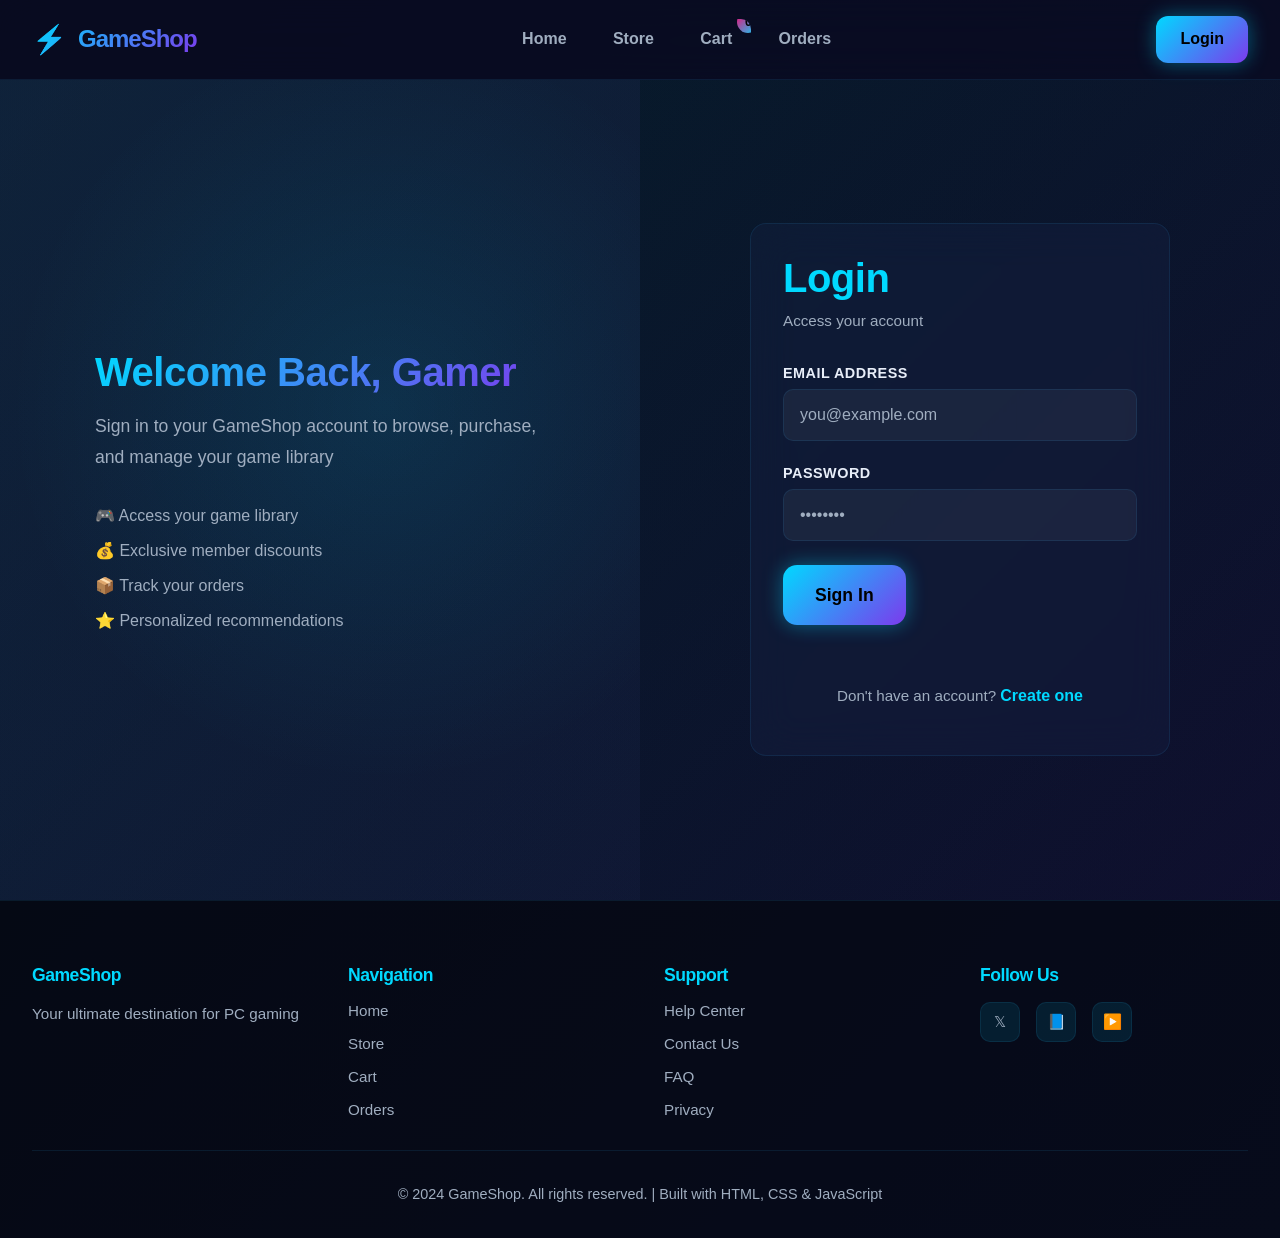
==== admin.html @ 0ccf036f "first commit" ====
<!doctype html>
<html lang="en">
  <head>
    <meta charset="UTF-8" />
    <meta name="viewport" content="width=device-width, initial-scale=1.0" />
    <title>GameShop | Admin Dashboard</title>
    <link rel="stylesheet" href="styles.css" />
  </head>
  <body data-page="admin">
    <header class="topbar">
      <div class="brand">
        <span class="brand-icon">⚡</span>
        <span class="brand-text">GameShop</span>
      </div>
      <nav class="nav-links">
        <a href="index.html" class="nav-btn">Home</a>
        <a href="products.html" class="nav-btn">Store</a>
        <a href="cart.html" class="nav-btn cart-link">
          <span>Cart</span>
          <span id="cart-count" class="cart-badge">0</span>
        </a>
        <a href="orders.html" class="nav-btn">Orders</a>
      </nav>
      <div class="nav-actions">
        <a id="admin-dashboard-btn" href="admin.html" class="secondary-btn"
          >Admin</a
        >
        <a id="login-btn" href="auth.html" class="primary-btn hide">Login</a>
        <button id="logout-btn" class="primary-btn hide">Logout</button>
        <span id="user-greeting" class="user-greeting hide"></span>
      </div>
    </header>

    <main>
      <div class="admin-container">
        <!-- SIDEBAR -->
        <aside class="admin-sidebar">
          <div class="admin-sidebar-header">
            <h3>Dashboard</h3>
          </div>
          <nav class="admin-nav">
            <button class="admin-tab-btn active" data-admin-tab="products">
              <span class="tab-icon">🎮</span>
              <span>Games</span>
            </button>
            <button class="admin-tab-btn" data-admin-tab="orders">
              <span class="tab-icon">📦</span>
              <span>Orders</span>
            </button>
            <button class="admin-tab-btn" data-admin-tab="users">
              <span class="tab-icon">👥</span>
              <span>Users</span>
            </button>
          </nav>
        </aside>

        <!-- MAIN CONTENT -->
        <div class="admin-content">
          <!-- PRODUCTS PANEL -->
          <div id="admin-products" class="admin-panel active">
            <div class="panel-header">
              <div>
                <h1>Game Management</h1>
                <p>Manage your game catalog</p>
              </div>
              <button id="new-product-btn" class="btn btn-primary">
                + Add New Game
              </button>
            </div>

            <!-- STATS CARDS -->
            <div class="admin-stats-grid">
              <div class="stat-card">
                <div class="stat-icon">🎮</div>
                <div class="stat-content">
                  <span class="stat-label">Total Games</span>
                  <span class="stat-value" id="total-games">0</span>
                </div>
              </div>
              <div class="stat-card">
                <div class="stat-icon">💰</div>
                <div class="stat-content">
                  <span class="stat-label">Total Revenue</span>
                  <span class="stat-value" id="total-revenue">$0</span>
                </div>
              </div>
              <div class="stat-card">
                <div class="stat-icon">📈</div>
                <div class="stat-content">
                  <span class="stat-label">Total Sales</span>
                  <span class="stat-value" id="total-sales">0</span>
                </div>
              </div>
            </div>

            <!-- PRODUCTS TABLE -->
            <div id="admin-product-list" class="admin-grid"></div>
          </div>

          <!-- ORDERS PANEL -->
          <div id="admin-orders" class="admin-panel">
            <div class="panel-header">
              <div>
                <h1>Order Management</h1>
                <p>View and manage customer orders</p>
              </div>
            </div>

            <!-- ORDER STATS -->
            <div class="admin-stats-grid">
              <div class="stat-card">
                <div class="stat-icon">📦</div>
                <div class="stat-content">
                  <span class="stat-label">Total Orders</span>
                  <span class="stat-value" id="total-orders">0</span>
                </div>
              </div>
              <div class="stat-card">
                <div class="stat-icon">✅</div>
                <div class="stat-content">
                  <span class="stat-label">Completed</span>
                  <span class="stat-value" id="completed-orders">0</span>
                </div>
              </div>
              <div class="stat-card">
                <div class="stat-icon">⏳</div>
                <div class="stat-content">
                  <span class="stat-label">Pending</span>
                  <span class="stat-value" id="pending-orders">0</span>
                </div>
              </div>
            </div>

            <div id="admin-order-list"></div>
          </div>

          <!-- USERS PANEL -->
          <div id="admin-users" class="admin-panel">
            <div class="panel-header">
              <div>
                <h1>User Management</h1>
                <p>Manage customer accounts</p>
              </div>
            </div>

            <!-- USER STATS -->
            <div class="admin-stats-grid">
              <div class="stat-card">
                <div class="stat-icon">👥</div>
                <div class="stat-content">
                  <span class="stat-label">Total Users</span>
                  <span class="stat-value" id="total-users">0</span>
                </div>
              </div>
              <div class="stat-card">
                <div class="stat-icon">✨</div>
                <div class="stat-content">
                  <span class="stat-label">Active Users</span>
                  <span class="stat-value" id="active-users">0</span>
                </div>
              </div>
            </div>

            <div id="admin-user-list"></div>
          </div>
        </div>
      </div>
    </main>

    <!-- MODAL -->
    <div id="modal" class="modal hide">
      <div class="modal-card">
        <h3 id="modal-title"></h3>
        <form id="modal-form" class="modal-form"></form>
        <div class="modal-actions">
          <button id="modal-cancel" type="button" class="btn btn-secondary">
            Cancel
          </button>
          <button id="modal-save" type="submit" class="btn btn-primary">
            Save
          </button>
        </div>
      </div>
    </div>

    <footer class="footer" style="margin-top: auto;">
      <div class="footer-bottom">
        <p>&copy; 2024 GameShop Admin Dashboard | Built with HTML, CSS & JavaScript</p>
      </div>
    </footer>

    <script src="script.js"></script>
    <script src="admin.js"></script>
  </body>
</html>
---- styles.css ----
/* CSS VARIABLES */
:root {
  --bg: #0a0e27;
  --bg-dark: #050811;
  --surface: #0f1629;
  --surface-light: #16213e;
  --glass: rgba(30, 41, 82, 0.25);
  --glass-hover: rgba(30, 41, 82, 0.35);
  --text: #e8eef9;
  --text-muted: #a0aec0;
  --accent: #00d9ff;
  --accent-secondary: #7c3aed;
  --accent-purple: #b537f2;
  --accent-pink: #ff006e;
  --accent-green: #06d6a0;
  --success: #22c55e;
  --danger: #ef4444;
  --border: rgba(56, 189, 248, 0.1);
  --border-light: rgba(255, 255, 255, 0.08);
  --glow: 0 0 20px rgba(0, 217, 255, 0.3);
  --glow-strong: 0 0 30px rgba(0, 217, 255, 0.5);
}

* {
  box-sizing: border-box;
}

html {
  scroll-behavior: smooth;
}

body {
  margin: 0;
  min-height: 100vh;
  font-family: 'Segoe UI', -apple-system, BlinkMacSystemFont, sans-serif;
  background: linear-gradient(135deg, var(--bg-dark) 0%, var(--bg) 100%);
  color: var(--text);
  overflow-x: hidden;
}

/* Custom Scrollbar */
::-webkit-scrollbar {
  width: 10px;
}

::-webkit-scrollbar-track {
  background: var(--surface);
}

::-webkit-scrollbar-thumb {
  background: linear-gradient(180deg, var(--accent) 0%, var(--accent-secondary) 100%);
  border-radius: 999px;
}

::-webkit-scrollbar-thumb:hover {
  background: linear-gradient(180deg, var(--accent-secondary) 0%, var(--accent) 100%);
}

/* TYPOGRAPHY */
h1, h2, h3, h4, h5, h6 {
  font-weight: 700;
  letter-spacing: -0.5px;
}

h1 { font-size: clamp(2.5rem, 5vw, 4.5rem); }
h2 { font-size: clamp(1.75rem, 4vw, 2.5rem); }
h3 { font-size: clamp(1.25rem, 3vw, 1.5rem); }
h4 { font-size: 1.1rem; }

p { line-height: 1.6; }

a { text-decoration: none; color: inherit; }

/* BUTTONS */
button, .primary-btn, .secondary-btn, .nav-btn, .btn {
  border: none;
  border-radius: 12px;
  padding: 0.9rem 1.5rem;
  font-size: 1rem;
  font-weight: 600;
  cursor: pointer;
  transition: all 0.3s cubic-bezier(0.4, 0, 0.2, 1);
  position: relative;
  overflow: hidden;
}

.btn {
  display: inline-flex;
  align-items: center;
  justify-content: center;
  gap: 0.5rem;
  padding: 1rem 2rem;
  border-radius: 14px;
  font-weight: 700;
  white-space: nowrap;
}

.btn::before {
  content: '';
  position: absolute;
  top: 0;
  left: -100%;
  width: 100%;
  height: 100%;
  background: rgba(255, 255, 255, 0.1);
  transition: left 0.3s ease;
  z-index: -1;
}

.btn:hover::before {
  left: 100%;
}

.btn-primary {
  background: linear-gradient(135deg, var(--accent) 0%, var(--accent-secondary) 100%);
  color: #000;
  box-shadow: 0 0 20px rgba(0, 217, 255, 0.4);
}

.btn-primary:hover {
  transform: translateY(-2px);
  box-shadow: 0 0 30px rgba(0, 217, 255, 0.6);
}

.btn-secondary {
  background: var(--glass);
  color: var(--text);
  border: 1px solid var(--border);
  backdrop-filter: blur(10px);
}

.btn-secondary:hover {
  background: var(--glass-hover);
  border-color: var(--accent);
  box-shadow: 0 0 15px rgba(0, 217, 255, 0.3);
  transform: translateY(-2px);
}

.btn-small {
  padding: 0.75rem 1.5rem;
  font-size: 0.9rem;
}

.primary-btn {
  background: linear-gradient(135deg, var(--accent), var(--accent-secondary));
  color: #000;
  box-shadow: 0 0 20px rgba(0, 217, 255, 0.4);
}

.primary-btn:hover {
  transform: translateY(-2px);
  box-shadow: 0 0 30px rgba(0, 217, 255, 0.6);
}

.secondary-btn {
  background: var(--glass);
  color: var(--text);
  border: 1px solid var(--border);
}

.secondary-btn:hover {
  background: var(--glass-hover);
  border-color: var(--accent);
  transform: translateY(-1px);
}

/* HEADER */
.topbar {
  display: flex;
  align-items: center;
  justify-content: space-between;
  gap: 1.5rem;
  padding: 1rem 2rem;
  position: sticky;
  top: 0;
  z-index: 100;
  background: rgba(10, 14, 39, 0.7);
  backdrop-filter: blur(20px);
  border-bottom: 1px solid var(--border);
}

.brand {
  display: flex;
  align-items: center;
  gap: 0.75rem;
  font-size: 1.5rem;
  font-weight: 800;
  letter-spacing: -1px;
  background: linear-gradient(135deg, var(--accent), var(--accent-secondary));
  -webkit-background-clip: text;
  -webkit-text-fill-color: transparent;
  background-clip: text;
}

.brand-icon {
  font-size: 1.75rem;
}

.nav-links {
  display: flex;
  gap: 0.5rem;
  align-items: center;
  flex-wrap: wrap;
}

.nav-btn {
  position: relative;
  padding: 0.7rem 1.2rem;
  border-radius: 10px;
  color: var(--text-muted);
  transition: all 0.3s ease;
  display: flex;
  align-items: center;
  gap: 0.5rem;
}

.nav-btn.active,
.nav-btn:hover {
  color: var(--accent);
  background: rgba(0, 217, 255, 0.1);
}

.cart-link {
  position: relative;
}

.cart-badge {
  position: absolute;
  top: -8px;
  right: -8px;
  background: linear-gradient(135deg, var(--accent-pink), var(--accent));
  color: #000;
  width: 22px;
  height: 22px;
  border-radius: 50%;
  display: flex;
  align-items: center;
  justify-content: center;
  font-size: 0.75rem;
  font-weight: 700;
}

.nav-actions {
  display: flex;
  gap: 1rem;
  align-items: center;
}

.user-greeting {
  padding: 0.5rem 1rem;
  color: var(--accent);
  font-weight: 600;
}

.hide {
  display: none !important;
}

/* HERO SECTION */
.hero {
  position: relative;
  height: 80vh;
  min-height: 600px;
  display: grid;
  grid-template-columns: 1fr 1fr;
  gap: 3rem;
  align-items: center;
  overflow: hidden;
  background: linear-gradient(135deg, rgba(0, 217, 255, 0.1) 0%, transparent 50%);
  border-radius: 20px;
  padding: 4rem;
  margin: -2rem -1.5rem 0;
}

.hero-overlay {
  position: absolute;
  inset: 0;
  background: radial-gradient(circle at 60% 40%, rgba(0, 217, 255, 0.15), transparent 60%);
  pointer-events: none;
}

.hero-content {
  position: relative;
  z-index: 2;
  animation: slideInLeft 0.8s ease-out;
}

.hero-title {
  margin: 0 0 1rem;
  background: linear-gradient(135deg, var(--accent) 0%, var(--text) 50%, var(--accent-secondary) 100%);
  -webkit-background-clip: text;
  -webkit-text-fill-color: transparent;
  background-clip: text;
}

.hero-subtitle {
  font-size: 1.2rem;
  color: var(--text-muted);
  margin: 0 0 2rem;
  max-width: 50ch;
  line-height: 1.8;
}

.hero-actions {
  display: flex;
  gap: 1rem;
  flex-wrap: wrap;
  margin-bottom: 3rem;
}

.hero-stats {
  display: grid;
  grid-template-columns: repeat(3, 1fr);
  gap: 1.5rem;
  padding-top: 2rem;
  border-top: 1px solid var(--border);
}

.stat-item {
  display: flex;
  flex-direction: column;
  gap: 0.5rem;
}

.stat-number {
  font-size: 1.8rem;
  font-weight: 800;
  background: linear-gradient(135deg, var(--accent), var(--accent-secondary));
  -webkit-background-clip: text;
  -webkit-text-fill-color: transparent;
  background-clip: text;
}

.stat-label {
  font-size: 0.9rem;
  color: var(--text-muted);
  text-transform: uppercase;
  letter-spacing: 1px;
}

.hero-image {
  position: relative;
  z-index: 1;
  animation: slideInRight 0.8s ease-out;
}

.hero-image img {
  width: 100%;
  height: 100%;
  object-fit: cover;
  border-radius: 20px;
  border: 2px solid var(--accent);
  box-shadow: 0 0 40px rgba(0, 217, 255, 0.3);
  aspect-ratio: 1/1.2;
}

/* CONTAINER */
.container {
  max-width: 1280px;
  margin: 0 auto;
  padding: 2rem 1.5rem 4rem;
}

/* FEATURED GAMES SECTION */
.featured-section {
  margin-bottom: 4rem;
}

.section-header {
  display: flex;
  justify-content: space-between;
  align-items: flex-end;
  gap: 2rem;
  margin-bottom: 2rem;
}

.section-title {
  margin: 0;
  background: linear-gradient(135deg, var(--accent) 0%, var(--accent-secondary) 100%);
  -webkit-background-clip: text;
  -webkit-text-fill-color: transparent;
  background-clip: text;
}

.section-subtitle {
  margin: 0.5rem 0 0;
  color: var(--text-muted);
  font-size: 1rem;
}

.view-all-link {
  color: var(--accent);
  font-weight: 700;
  padding: 0.5rem 1rem;
  border-radius: 8px;
  transition: all 0.3s ease;
  white-space: nowrap;
}

.view-all-link:hover {
  background: rgba(0, 217, 255, 0.1);
  transform: translateX(5px);
}

.products-grid {
  display: grid;
  grid-template-columns: repeat(auto-fit, minmax(260px, 1fr));
  gap: 1.5rem;
}

/* CARD COMPONENT */
.card {
  background: var(--glass);
  border: 1px solid var(--border);
  border-radius: 16px;
  padding: 1.25rem;
  backdrop-filter: blur(20px);
  transition: all 0.3s cubic-bezier(0.4, 0, 0.2, 1);
  position: relative;
  overflow: hidden;
}

.card::before {
  content: '';
  position: absolute;
  inset: 0;
  background: linear-gradient(135deg, rgba(0, 217, 255, 0.1), transparent);
  opacity: 0;
  transition: opacity 0.3s ease;
  pointer-events: none;
}

.card:hover {
  transform: translateY(-8px);
  border-color: var(--accent);
  background: var(--glass-hover);
  box-shadow: 0 20px 40px rgba(0, 217, 255, 0.2);
}

.card:hover::before {
  opacity: 1;
}

.card img {
  width: 100%;
  height: 200px;
  object-fit: cover;
  border-radius: 12px;
  margin-bottom: 1rem;
  transition: transform 0.3s ease;
}

.card:hover img {
  transform: scale(1.05);
}

.card h3 {
  margin: 1rem 0 0.5rem;
  font-size: 1.1rem;
}

.card p {
  margin: 0.4rem 0;
  color: var(--text-muted);
  font-size: 0.95rem;
}

.tag {
  display: inline-block;
  background: rgba(0, 217, 255, 0.15);
  color: var(--accent);
  padding: 0.5rem 0.9rem;
  border-radius: 20px;
  font-size: 0.85rem;
  font-weight: 600;
  text-transform: uppercase;
  letter-spacing: 0.5px;
  margin-bottom: 0.75rem;
  border: 1px solid rgba(0, 217, 255, 0.3);
}

.price {
  font-size: 1.5rem;
  font-weight: 800;
  background: linear-gradient(135deg, var(--accent), var(--accent-secondary));
  -webkit-background-clip: text;
  -webkit-text-fill-color: transparent;
  background-clip: text;
}

.stock {
  margin-left: 1rem;
  color: var(--success);
  font-weight: 600;
}

.card .actions {
  display: flex;
  justify-content: space-between;
  align-items: center;
  gap: 0.75rem;
  margin-top: 1.25rem;
  padding-top: 1rem;
  border-top: 1px solid var(--border);
}

/* SPECIAL OFFERS SECTION */
.special-offers {
  margin-bottom: 4rem;
  position: relative;
}

.promo-card {
  position: relative;
  background: linear-gradient(135deg, rgba(124, 58, 237, 0.2) 0%, rgba(0, 217, 255, 0.1) 100%);
  border: 2px solid var(--accent);
  border-radius: 20px;
  padding: 3rem;
  overflow: hidden;
  display: flex;
  flex-direction: column;
  align-items: flex-start;
  gap: 1.5rem;
  box-shadow: 0 0 60px rgba(0, 217, 255, 0.3);
}

.promo-card::before {
  content: '';
  position: absolute;
  inset: 0;
  background: radial-gradient(circle at -20% 50%, rgba(124, 58, 237, 0.3), transparent 70%);
  pointer-events: none;
}

.promo-glow {
  position: absolute;
  top: -50%;
  right: -50%;
  width: 600px;
  height: 600px;
  background: radial-gradient(circle, rgba(0, 217, 255, 0.15), transparent);
  border-radius: 50%;
  animation: float 6s ease-in-out infinite;
  pointer-events: none;
}

.promo-content {
  position: relative;
  z-index: 2;
}

.promo-badge {
  display: inline-block;
  background: linear-gradient(135deg, var(--accent-pink), var(--accent));
  color: #000;
  padding: 0.6rem 1.2rem;
  border-radius: 20px;
  font-weight: 700;
  text-transform: uppercase;
  font-size: 0.8rem;
  letter-spacing: 1px;
  margin-bottom: 1rem;
}

.promo-card h3 {
  margin: 0;
  font-size: 2.5rem;
  color: var(--accent);
}

.promo-card p {
  margin: 0.5rem 0 1.5rem;
  font-size: 1.1rem;
  color: var(--text-muted);
}

.countdown {
  display: flex;
  gap: 2rem;
  margin-bottom: 1.5rem;
}

.time-unit {
  display: flex;
  flex-direction: column;
  align-items: center;
  gap: 0.5rem;
}

.time-value {
  font-size: 1.8rem;
  font-weight: 800;
  color: var(--accent);
}

.time-label {
  font-size: 0.85rem;
  color: var(--text-muted);
  text-transform: uppercase;
  letter-spacing: 1px;
}

/* CATEGORIES SECTION */
.categories-section {
  margin-bottom: 4rem;
}

.categories-grid {
  display: grid;
  grid-template-columns: repeat(auto-fit, minmax(160px, 1fr));
  gap: 1.5rem;
  margin-top: 2rem;
}

.category-card {
  position: relative;
  height: 180px;
  border-radius: 16px;
  overflow: hidden;
  cursor: pointer;
  group: hover;
  transition: all 0.3s ease;
  display: flex;
  align-items: flex-end;
  justify-content: center;
  padding-bottom: 1rem;
  border: 2px solid transparent;
  background: linear-gradient(135deg, rgba(30, 41, 82, 0.4), rgba(30, 41, 82, 0.2));
}

.category-card::before {
  content: '';
  position: absolute;
  inset: 0;
  background: linear-gradient(135deg, var(--cat-color, var(--accent)) 0%, transparent 100%);
  opacity: 0.3;
  transition: opacity 0.3s ease;
  z-index: 1;
}

.category-image {
  position: absolute;
  inset: 0;
  background-size: cover;
  background-position: center;
  transition: transform 0.3s ease;
}

.category-card:hover {
  transform: translateY(-4px);
  border-color: var(--cat-color, var(--accent));
  box-shadow: 0 0 30px rgba(var(--cat-color-rgb, 0, 217, 255), 0.3);
}

.category-card:hover::before {
  opacity: 0.5;
}

.category-card span {
  position: relative;
  z-index: 2;
  font-size: 1.2rem;
  font-weight: 700;
  color: #fff;
  text-shadow: 0 2px 10px rgba(0, 0, 0, 0.5);
  transition: transform 0.3s ease;
}

.category-card:hover span {
  transform: scale(1.1);
}

/* FEATURES SECTION */
.features-section {
  margin-bottom: 4rem;
}

.features-grid {
  display: grid;
  grid-template-columns: repeat(auto-fit, minmax(240px, 1fr));
  gap: 1.5rem;
  margin-top: 2rem;
}

.feature-card {
  background: var(--glass);
  border: 1px solid var(--border);
  border-radius: 16px;
  padding: 2rem 1.5rem;
  text-align: center;
  backdrop-filter: blur(20px);
  transition: all 0.3s ease;
  display: flex;
  flex-direction: column;
  align-items: center;
  gap: 1rem;
}

.feature-card:hover {
  transform: translateY(-8px);
  border-color: var(--accent);
  background: var(--glass-hover);
  box-shadow: 0 20px 40px rgba(0, 217, 255, 0.2);
}

.feature-icon {
  font-size: 2.5rem;
  line-height: 1;
}

.feature-card h4 {
  margin: 0;
  color: var(--accent);
}

.feature-card p {
  margin: 0;
  color: var(--text-muted);
  font-size: 0.95rem;
}

/* NEWSLETTER SECTION */
.newsletter-section {
  margin-bottom: 4rem;
}

.newsletter-card {
  position: relative;
  background: linear-gradient(135deg, rgba(0, 217, 255, 0.15) 0%, rgba(124, 58, 237, 0.1) 100%);
  border: 2px solid var(--border);
  border-radius: 20px;
  padding: 3rem;
  backdrop-filter: blur(20px);
  overflow: hidden;
  text-align: center;
}

.newsletter-card::before {
  content: '';
  position: absolute;
  inset: -50%;
  background: radial-gradient(circle, rgba(0, 217, 255, 0.2), transparent);
  animation: pulse 4s ease-in-out infinite;
  pointer-events: none;
}

.newsletter-content {
  position: relative;
  z-index: 2;
}

.newsletter-card h3 {
  margin-top: 0;
  margin-bottom: 0.5rem;
  color: var(--accent);
}

.newsletter-card p {
  margin: 0 0 2rem;
  color: var(--text-muted);
  max-width: 50ch;
  margin-left: auto;
  margin-right: auto;
}

.newsletter-form {
  display: flex;
  gap: 1rem;
  max-width: 500px;
  margin: 0 auto;
  flex-wrap: wrap;
  justify-content: center;
}

.newsletter-input {
  flex: 1;
  min-width: 200px;
  padding: 1rem 1.5rem;
  background: rgba(255, 255, 255, 0.08);
  border: 1px solid var(--border);
  border-radius: 12px;
  color: var(--text);
  font-size: 1rem;
  transition: all 0.3s ease;
}

.newsletter-input::placeholder {
  color: var(--text-muted);
}

.newsletter-input:focus {
  outline: none;
  border-color: var(--accent);
  background: rgba(255, 255, 255, 0.12);
  box-shadow: 0 0 15px rgba(0, 217, 255, 0.2);
}

/* FOOTER */
.footer {
  border-top: 1px solid var(--border);
  background: rgba(5, 8, 17, 0.5);
  padding: 4rem 2rem 2rem;
}

.footer-content {
  max-width: 1280px;
  margin: 0 auto 2rem;
  display: grid;
  grid-template-columns: repeat(auto-fit, minmax(200px, 1fr));
  gap: 3rem;
}

.footer-column {
  display: flex;
  flex-direction: column;
  gap: 1rem;
}

.footer-column h4 {
  margin: 0;
  color: var(--accent);
  font-size: 1.1rem;
}

.footer-column p {
  margin: 0;
  color: var(--text-muted);
  font-size: 0.95rem;
}

.footer-column a {
  color: var(--text-muted);
  transition: all 0.3s ease;
  text-decoration: none;
  font-size: 0.95rem;
}

.footer-column a:hover {
  color: var(--accent);
  transform: translateX(4px);
}

.social-links {
  display: flex;
  gap: 1rem;
}

.social-icon {
  width: 40px;
  height: 40px;
  display: flex;
  align-items: center;
  justify-content: center;
  background: rgba(0, 217, 255, 0.1);
  border: 1px solid var(--border);
  border-radius: 10px;
  font-size: 1.2rem;
  transition: all 0.3s ease;
}

.social-icon:hover {
  background: rgba(0, 217, 255, 0.25);
  border-color: var(--accent);
  transform: translateY(-2px);
}

.footer-bottom {
  max-width: 1280px;
  margin: 0 auto;
  text-align: center;
  padding-top: 2rem;
  border-top: 1px solid var(--border);
  color: var(--text-muted);
  font-size: 0.9rem;
}

.footer-bottom p {
  margin: 0;
}

/* ANIMATIONS */
@keyframes slideInLeft {
  from {
    opacity: 0;
    transform: translateX(-40px);
  }
  to {
    opacity: 1;
    transform: translateX(0);
  }
}

@keyframes slideInRight {
  from {
    opacity: 0;
    transform: translateX(40px);
  }
  to {
    opacity: 1;
    transform: translateX(0);
  }
}

@keyframes float {
  0%, 100% {
    transform: translateY(0px) translateX(0px);
  }
  50% {
    transform: translateY(20px) translateX(10px);
  }
}

@keyframes pulse {
  0%, 100% {
    opacity: 1;
    transform: scale(1);
  }
  50% {
    opacity: 0.5;
    transform: scale(1.1);
  }
}

@keyframes glow {
  0%, 100% {
    text-shadow: 0 0 10px rgba(0, 217, 255, 0.5);
  }
  50% {
    text-shadow: 0 0 20px rgba(0, 217, 255, 0.8);
  }
}

/* INPUT & FORM ELEMENTS */
input,
select,
textarea {
  font: inherit;
}

input:focus,
select:focus,
textarea:focus {
  outline: none;
}

.search-row,
.auth-panel,
.modal-form {
  display: flex;
  gap: 1rem;
  flex-wrap: wrap;
}

.search-row input,
.search-row select,
.auth-panel input,
.auth-panel select,
.modal-form input,
.modal-form textarea {
  width: 100%;
  border: 1px solid var(--border);
  border-radius: 12px;
  background: rgba(255, 255, 255, 0.04);
  color: var(--text);
  padding: 0.95rem 1rem;
  transition: all 0.3s ease;
}

.search-row input:focus,
.search-row select:focus,
.auth-panel input:focus,
.auth-panel select:focus,
.modal-form input:focus,
.modal-form textarea:focus {
  border-color: var(--accent);
  background: rgba(255, 255, 255, 0.08);
  box-shadow: 0 0 15px rgba(0, 217, 255, 0.2);
}

/* ADMIN & OTHER ELEMENTS */
.grid {
  display: grid;
  grid-template-columns: repeat(auto-fit, minmax(250px, 1fr));
  gap: 1.25rem;
}

.admin-card,
.cart-card,
.order-card,
.user-card {
  background: var(--glass);
  border: 1px solid var(--border);
  border-radius: 16px;
  padding: 1.25rem;
  backdrop-filter: blur(20px);
}

.admin-card h3,
.user-card h3 {
  margin: 0 0 0.5rem;
}

.admin-card p,
.order-card p,
.user-card p {
  margin: 0.4rem 0;
  color: var(--text-muted);
}

.product-detail-card {
  display: grid;
  grid-template-columns: minmax(320px, 1fr) 1fr;
  gap: 2rem;
  align-items: center;
}

.detail-info {
  display: grid;
  gap: 1rem;
}

.back-btn {
  margin-bottom: 1rem;
  background: transparent;
  color: var(--text);
  border: 1px solid rgba(148, 163, 184, 0.18);
}

.cart-summary {
  margin-top: 1.5rem;
  display: flex;
  justify-content: space-between;
  align-items: center;
  gap: 1rem;
  padding: 1.25rem;
  border-radius: 12px;
  background: var(--glass);
  border: 1px solid var(--border);
  backdrop-filter: blur(20px);
}

.auth-box {
  padding: 2rem;
  background: var(--glass);
  border: 1px solid var(--border);
  border-radius: 16px;
  backdrop-filter: blur(20px);
}

.auth-box h2 {
  margin-top: 0;
}

.message {
  margin-top: 1rem;
  min-height: 1.2rem;
}

.message.error {
  color: var(--danger);
}

.message.success {
  color: var(--success);
}

.admin-layout {
  display: grid;
  grid-template-columns: 240px 1fr;
  gap: 1.5rem;
}

.admin-sidebar {
  display: grid;
  gap: 0.75rem;
  padding: 1rem;
  background: var(--glass);
  border: 1px solid var(--border);
  border-radius: 16px;
  backdrop-filter: blur(20px);
  height: fit-content;
  position: sticky;
  top: 80px;
}

.admin-tab-btn {
  width: 100%;
  background: transparent;
  border: 1px solid var(--border);
  color: var(--text);
  text-align: left;
  padding: 0.95rem 1rem;
  border-radius: 10px;
  transition: all 0.3s ease;
  cursor: pointer;
}

.admin-tab-btn:hover {
  border-color: var(--accent);
  background: rgba(0, 217, 255, 0.1);
}

.admin-tab-btn.active {
  background: rgba(0, 217, 255, 0.2);
  border-color: var(--accent);
  color: var(--accent);
}

.admin-content {
  display: grid;
}

.admin-panel {
  display: none;
  gap: 1.25rem;
}

.admin-panel.active {
  display: grid;
}

.modal {
  position: fixed;
  inset: 0;
  background: rgba(5, 8, 17, 0.8);
  display: grid;
  place-items: center;
  z-index: 50;
  backdrop-filter: blur(10px);
}

.modal-card {
  width: min(540px, 92vw);
  background: var(--surface-light);
  border-radius: 16px;
  padding: 2rem;
  border: 1px solid var(--border);
  backdrop-filter: blur(20px);
  animation: slideInLeft 0.3s ease;
}

.modal-card h3 {
  margin-top: 0;
}

.modal-form {
  display: grid;
  gap: 1rem;
  margin: 1rem 0;
}

.modal-actions {
  display: flex;
  justify-content: flex-end;
  gap: 0.75rem;
}

/* RESPONSIVE DESIGN */
@media (max-width: 1024px) {
  .hero {
    grid-template-columns: 1fr;
    padding: 2.5rem;
    height: auto;
    min-height: 500px;
  }

  .hero-image {
    max-height: 300px;
  }

  .hero-image img {
    aspect-ratio: 16/10;
  }

  .promo-card {
    padding: 2rem;
  }

  .product-detail-card {
    grid-template-columns: 1fr;
  }

  .admin-layout {
    grid-template-columns: 1fr;
  }

  .admin-sidebar {
    display: grid;
    grid-auto-flow: column;
    padding: 0.5rem;
    gap: 0.5rem;
    overflow-x: auto;
    position: sticky;
    width: 100%;
    top: 80px;
  }

  .admin-tab-btn {
    padding: 0.75rem 1rem;
    font-size: 0.9rem;
  }
}

@media (max-width: 768px) {
  .topbar {
    flex-wrap: wrap;
    padding: 0.75rem 1rem;
    gap: 0.75rem;
  }

  .nav-links {
    order: 3;
    width: 100%;
    gap: 0.25rem;
  }

  .nav-btn {
    flex: 1;
    padding: 0.5rem 0.75rem;
    font-size: 0.9rem;
  }

  .hero {
    padding: 2rem 1.5rem;
  }

  .hero-subtitle {
    font-size: 1rem;
  }

  .hero-stats {
    grid-template-columns: 1fr;
    gap: 1rem;
    padding-top: 1rem;
  }

  .hero-actions {
    flex-direction: column;
    gap: 0.75rem;
  }

  .btn {
    width: 100%;
  }

  .section-header {
    flex-direction: column;
    align-items: flex-start;
    gap: 1rem;
  }

  .promo-card {
    padding: 1.5rem;
  }

  .promo-card h3 {
    font-size: 1.8rem;
  }

  .countdown {
    gap: 1rem;
  }

  .categories-grid {
    grid-template-columns: repeat(2, 1fr);
  }

  .newsletter-form {
    flex-direction: column;
  }

  .newsletter-input {
    min-width: unset;
  }

  .footer-content {
    grid-template-columns: repeat(2, 1fr);
    gap: 2rem;
  }
}

/* PAGE HEADER */
.page-header {
  text-align: center;
  margin-bottom: 3rem;
  padding: 2rem 0;
}

.page-header h1 {
  margin-bottom: 0.5rem;
  background: linear-gradient(135deg, var(--accent) 0%, var(--accent-secondary) 100%);
  -webkit-background-clip: text;
  -webkit-text-fill-color: transparent;
  background-clip: text;
}

.page-header p {
  color: var(--text-muted);
  font-size: 1.1rem;
  max-width: 60ch;
  margin: 0 auto;
}

/* PRODUCTS PAGE STYLES */
.search-filter-section {
  display: flex;
  gap: 1.5rem;
  margin-bottom: 2.5rem;
  flex-wrap: wrap;
}

.search-container {
  flex: 1;
  min-width: 250px;
  position: relative;
}

.search-input {
  width: 100%;
  padding: 1rem 1.5rem 1rem 1rem;
  background: var(--glass);
  border: 1px solid var(--border);
  border-radius: 14px;
  color: var(--text);
  font-size: 1rem;
  backdrop-filter: blur(20px);
  transition: all 0.3s ease;
}

.search-input::placeholder {
  color: var(--text-muted);
}

.search-input:focus {
  outline: none;
  border-color: var(--accent);
  background: var(--glass-hover);
  box-shadow: 0 0 15px rgba(0, 217, 255, 0.2);
}

.search-icon {
  position: absolute;
  right: 1.5rem;
  top: 50%;
  transform: translateY(-50%);
  color: var(--text-muted);
  pointer-events: none;
}

.filter-container {
  min-width: 200px;
}

.filter-select {
  width: 100%;
  padding: 1rem 1.5rem;
  background: var(--glass);
  border: 1px solid var(--border);
  border-radius: 14px;
  color: var(--text);
  font-size: 1rem;
  backdrop-filter: blur(20px);
  transition: all 0.3s ease;
  cursor: pointer;
}

.filter-select:hover {
  border-color: var(--accent);
  background: var(--glass-hover);
}

.filter-select:focus {
  outline: none;
  border-color: var(--accent);
  box-shadow: 0 0 15px rgba(0, 217, 255, 0.2);
}

/* PRODUCT DETAIL PAGE STYLES */
.product-hero {
  display: grid;
  grid-template-columns: 1fr 1fr;
  gap: 3rem;
  align-items: center;
  margin-bottom: 4rem;
  padding: 2rem 0;
}

.product-image-section {
  position: relative;
}

.product-hero-image {
  width: 100%;
  border-radius: 20px;
  border: 2px solid var(--accent);
  box-shadow: 0 0 40px rgba(0, 217, 255, 0.3);
  aspect-ratio: 3/4;
  object-fit: cover;
}

.image-badge {
  position: absolute;
  top: 1rem;
  left: 1rem;
  display: inline-block;
  background: rgba(0, 217, 255, 0.15);
  color: var(--accent);
  padding: 0.5rem 1rem;
  border-radius: 20px;
  font-size: 0.9rem;
  font-weight: 600;
  border: 1px solid rgba(0, 217, 255, 0.3);
  text-transform: uppercase;
  letter-spacing: 0.5px;
}

.product-info-section {
  display: flex;
  flex-direction: column;
  gap: 1.5rem;
}

.product-title {
  font-size: clamp(1.75rem, 4vw, 2.5rem);
  margin: 0;
  color: var(--text);
}

.product-meta {
  display: flex;
  align-items: center;
  gap: 1rem;
  flex-wrap: wrap;
}

.rating {
  color: var(--accent);
  font-weight: 600;
  font-size: 0.95rem;
}

.product-description {
  color: var(--text-muted);
  line-height: 1.8;
  font-size: 1rem;
  padding: 1.5rem 0;
  border-top: 1px solid var(--border);
  border-bottom: 1px solid var(--border);
}

.product-specs {
  display: grid;
  grid-template-columns: repeat(2, 1fr);
  gap: 1rem;
}

.spec-card {
  background: var(--glass);
  border: 1px solid var(--border);
  border-radius: 12px;
  padding: 1.5rem;
  backdrop-filter: blur(20px);
  display: flex;
  flex-direction: column;
  gap: 0.5rem;
  text-align: center;
}

.spec-label {
  color: var(--text-muted);
  font-size: 0.9rem;
  text-transform: uppercase;
  letter-spacing: 1px;
}

.spec-value {
  font-size: 1.5rem;
  font-weight: 700;
}

.product-actions {
  display: grid;
  grid-template-columns: repeat(2, 1fr);
  gap: 1rem;
}

.btn-large {
  padding: 1.2rem 2rem;
  font-size: 1.1rem;
}

.wishlist-btn {
  border: 2px solid var(--accent);
}

.product-features {
  display: grid;
  grid-template-columns: repeat(3, 1fr);
  gap: 1rem;
  padding: 1.5rem;
  background: var(--glass);
  border: 1px solid var(--border);
  border-radius: 14px;
  backdrop-filter: blur(20px);
}

.feature-item {
  display: flex;
  flex-direction: column;
  align-items: center;
  gap: 0.75rem;
  text-align: center;
  color: var(--text-muted);
  font-size: 0.95rem;
}

.feature-icon {
  font-size: 2rem;
}

.related-products-section {
  margin-top: 4rem;
  padding-top: 3rem;
  border-top: 1px solid var(--border);
}

/* CART PAGE STYLES */
.cart-layout {
  display: grid;
  grid-template-columns: 1fr 380px;
  gap: 2rem;
  margin-bottom: 3rem;
}

.cart-items-section {
  display: flex;
  flex-direction: column;
  gap: 1.5rem;
}

.cart-summary-sidebar {
  display: flex;
  flex-direction: column;
  gap: 1.5rem;
  height: fit-content;
  position: sticky;
  top: 90px;
}

.summary-card {
  background: var(--glass);
  border: 1px solid var(--border);
  border-radius: 16px;
  padding: 1.5rem;
  backdrop-filter: blur(20px);
}

.summary-card h3 {
  margin: 0 0 1.5rem;
  color: var(--accent);
}

.summary-row {
  display: flex;
  justify-content: space-between;
  align-items: center;
  padding: 0.75rem 0;
  color: var(--text-muted);
  font-size: 0.95rem;
}

.summary-row span:last-child {
  color: var(--text);
  font-weight: 500;
}

.summary-divider {
  height: 1px;
  background: var(--border);
  margin: 1rem 0;
}

.summary-total {
  color: var(--text) !important;
  font-size: 1.1rem;
  font-weight: 700;
  padding: 1rem 0 !important;
  border-top: 2px solid var(--border);
  border-bottom: 2px solid var(--border);
}

.summary-total span:first-child {
  color: var(--text-muted);
}

.discount-value {
  color: var(--success) !important;
}

.promo-section {
  display: flex;
  gap: 0.75rem;
  margin-top: 1.5rem;
  padding-top: 1.5rem;
  border-top: 1px solid var(--border);
}

.promo-input {
  flex: 1;
  padding: 0.75rem 1rem;
  background: rgba(255, 255, 255, 0.05);
  border: 1px solid var(--border);
  border-radius: 8px;
  color: var(--text);
  font-size: 0.95rem;
}

.promo-input::placeholder {
  color: var(--text-muted);
}

.promo-input:focus {
  outline: none;
  border-color: var(--accent);
  background: rgba(255, 255, 255, 0.08);
}

.promo-section .btn {
  flex: 0.8;
}

.trust-badges {
  display: flex;
  flex-direction: column;
  gap: 1rem;
  padding-top: 1.5rem;
  border-top: 1px solid var(--border);
}

.badge-item {
  display: flex;
  align-items: center;
  gap: 0.75rem;
  color: var(--text-muted);
  font-size: 0.9rem;
}

.badge-icon {
  font-size: 1.5rem;
}

.empty-state {
  text-align: center;
  padding: 4rem 2rem;
  background: var(--glass);
  border: 1px solid var(--border);
  border-radius: 16px;
  backdrop-filter: blur(20px);
  display: flex;
  flex-direction: column;
  align-items: center;
  gap: 1.5rem;
}

.empty-state-icon {
  font-size: 4rem;
  line-height: 1;
}

.empty-state h3 {
  margin: 0;
  color: var(--text);
}

.empty-state p {
  margin: 0;
  color: var(--text-muted);
  max-width: 40ch;
}

/* AUTH PAGE STYLES */
.auth-container {
  display: grid;
  grid-template-columns: 1fr 1fr;
  gap: 0;
  min-height: calc(100vh - 80px);
  background: linear-gradient(135deg, rgba(0, 217, 255, 0.1) 0%, rgba(124, 58, 237, 0.05) 100%);
}

.auth-hero {
  display: flex;
  align-items: center;
  justify-content: center;
  padding: 3rem;
  background: linear-gradient(135deg, rgba(30, 41, 82, 0.4), rgba(30, 41, 82, 0.2));
  position: relative;
  overflow: hidden;
}

.auth-hero::before {
  content: '';
  position: absolute;
  inset: 0;
  background: radial-gradient(circle at 60% 40%, rgba(0, 217, 255, 0.1), transparent 60%);
  pointer-events: none;
}

.auth-hero-content {
  position: relative;
  z-index: 2;
  max-width: 450px;
}

.auth-hero h1 {
  font-size: 2.5rem;
  margin: 0 0 1rem;
  background: linear-gradient(135deg, var(--accent) 0%, var(--accent-secondary) 100%);
  -webkit-background-clip: text;
  -webkit-text-fill-color: transparent;
  background-clip: text;
}

.auth-hero p {
  color: var(--text-muted);
  font-size: 1.1rem;
  line-height: 1.8;
  margin: 0 0 2rem;
}

.auth-benefits {
  list-style: none;
  padding: 0;
  margin: 0;
  display: flex;
  flex-direction: column;
  gap: 1rem;
}

.auth-benefits li {
  color: var(--text-muted);
  font-size: 1rem;
  display: flex;
  gap: 0.75rem;
  align-items: center;
}

.auth-panel {
  display: flex;
  align-items: center;
  justify-content: center;
  padding: 3rem;
}

.auth-box {
  width: 100%;
  max-width: 420px;
  background: var(--glass);
  border: 1px solid var(--border);
  border-radius: 16px;
  padding: 2rem;
  backdrop-filter: blur(20px);
}

.auth-box.hide {
  display: none;
}

.auth-box-header {
  margin-bottom: 2rem;
}

.auth-box-header h2 {
  margin: 0 0 0.5rem;
  color: var(--accent);
}

.auth-box-header p {
  margin: 0;
  color: var(--text-muted);
  font-size: 0.95rem;
}

.form-group {
  display: flex;
  flex-direction: column;
  gap: 0.5rem;
  margin-bottom: 1.5rem;
}

.form-group label {
  color: var(--text);
  font-size: 0.9rem;
  font-weight: 600;
  text-transform: uppercase;
  letter-spacing: 0.5px;
}

.form-group input {
  padding: 1rem;
  background: rgba(255, 255, 255, 0.05);
  border: 1px solid var(--border);
  border-radius: 10px;
  color: var(--text);
  font-size: 1rem;
  transition: all 0.3s ease;
}

.form-group input:focus {
  outline: none;
  border-color: var(--accent);
  background: rgba(255, 255, 255, 0.08);
  box-shadow: 0 0 15px rgba(0, 217, 255, 0.2);
}

.form-group input::placeholder {
  color: var(--text-muted);
}

.auth-switch {
  text-align: center;
  color: var(--text-muted);
  font-size: 0.95rem;
  margin-top: 1.5rem;
}

.link-btn {
  background: none;
  border: none;
  color: var(--accent);
  font-weight: 600;
  padding: 0;
  cursor: pointer;
  transition: all 0.3s ease;
}

.link-btn:hover {
  text-decoration: underline;
}

.hint {
  text-align: center;
  color: var(--text-muted);
  font-size: 0.9rem;
  margin-top: 1rem;
}

/* ADMIN PAGE STYLES */
.admin-container {
  display: grid;
  grid-template-columns: 260px 1fr;
  gap: 2rem;
  min-height: calc(100vh - 80px);
  padding: 2rem;
}

.admin-sidebar {
  display: flex;
  flex-direction: column;
  gap: 1rem;
  height: fit-content;
  position: sticky;
  top: 90px;
}

.admin-sidebar-header {
  padding-bottom: 1rem;
  border-bottom: 1px solid var(--border);
}

.admin-sidebar-header h3 {
  margin: 0;
  color: var(--accent);
  font-size: 1.1rem;
}

.admin-nav {
  display: flex;
  flex-direction: column;
  gap: 0.5rem;
}

.admin-tab-btn {
  display: flex;
  align-items: center;
  gap: 1rem;
  width: 100%;
  padding: 1rem;
  background: transparent;
  border: 1px solid var(--border);
  border-radius: 10px;
  color: var(--text);
  font-weight: 600;
  font-size: 0.95rem;
  cursor: pointer;
  transition: all 0.3s ease;
}

.tab-icon {
  font-size: 1.5rem;
}

.admin-tab-btn:hover {
  border-color: var(--accent);
  background: rgba(0, 217, 255, 0.05);
}

.admin-tab-btn.active {
  background: rgba(0, 217, 255, 0.15);
  border-color: var(--accent);
  color: var(--accent);
}

.admin-content {
  display: flex;
  flex-direction: column;
  gap: 2rem;
}

.admin-panel {
  display: none;
}

.admin-panel.active {
  display: flex;
  flex-direction: column;
  gap: 2rem;
}

.panel-header {
  display: flex;
  justify-content: space-between;
  align-items: flex-start;
  gap: 2rem;
}

.panel-header h1 {
  margin: 0;
  background: linear-gradient(135deg, var(--accent) 0%, var(--accent-secondary) 100%);
  -webkit-background-clip: text;
  -webkit-text-fill-color: transparent;
  background-clip: text;
}

.panel-header p {
  margin: 0.5rem 0 0;
  color: var(--text-muted);
}

.admin-stats-grid {
  display: grid;
  grid-template-columns: repeat(auto-fit, minmax(200px, 1fr));
  gap: 1.5rem;
}

.stat-card {
  background: var(--glass);
  border: 1px solid var(--border);
  border-radius: 16px;
  padding: 1.5rem;
  backdrop-filter: blur(20px);
  display: flex;
  align-items: center;
  gap: 1.5rem;
  transition: all 0.3s ease;
}

.stat-card:hover {
  border-color: var(--accent);
  transform: translateY(-4px);
  box-shadow: 0 20px 40px rgba(0, 217, 255, 0.15);
}

.stat-icon {
  font-size: 2.5rem;
  line-height: 1;
}

.stat-content {
  display: flex;
  flex-direction: column;
  gap: 0.5rem;
}

.stat-label {
  color: var(--text-muted);
  font-size: 0.85rem;
  text-transform: uppercase;
  letter-spacing: 1px;
}

.stat-value {
  font-size: 1.8rem;
  font-weight: 800;
  color: var(--accent);
}

.admin-grid {
  display: grid;
  grid-template-columns: repeat(auto-fit, minmax(280px, 1fr));
  gap: 1.5rem;
}

.admin-card {
  background: var(--glass);
  border: 1px solid var(--border);
  border-radius: 16px;
  padding: 1.5rem;
  backdrop-filter: blur(20px);
  transition: all 0.3s ease;
}

.admin-card:hover {
  border-color: var(--accent);
  transform: translateY(-4px);
  box-shadow: 0 20px 40px rgba(0, 217, 255, 0.15);
}

.admin-card h3 {
  margin: 0 0 0.75rem;
  color: var(--accent);
  font-size: 1.1rem;
}

.admin-card p {
  margin: 0.5rem 0;
  color: var(--text-muted);
  font-size: 0.9rem;
}

.admin-card .actions {
  display: flex;
  gap: 0.75rem;
  margin-top: 1rem;
}

.admin-card .actions button {
  flex: 1;
  padding: 0.75rem 1rem;
  font-size: 0.9rem;
}

.admin-actions {
  display: flex;
  gap: 0.75rem;
  justify-content: flex-end;
}

/* RESPONSIVE DESIGN */
@media (max-width: 1024px) {
  .product-hero {
    grid-template-columns: 1fr;
  }

  .product-actions {
    grid-template-columns: 1fr;
  }

  .cart-layout {
    grid-template-columns: 1fr;
  }

  .cart-summary-sidebar {
    position: static;
  }

  .auth-container {
    grid-template-columns: 1fr;
  }

  .auth-hero {
    display: none;
  }

  .admin-container {
    grid-template-columns: 1fr;
  }

  .admin-sidebar {
    display: grid;
    grid-auto-flow: column;
    gap: 1rem;
    padding: 1rem;
    background: var(--glass);
    border: 1px solid var(--border);
    border-radius: 16px;
    backdrop-filter: blur(20px);
    position: static;
  }

  .admin-sidebar-header {
    display: none;
  }

  .admin-tab-btn {
    padding: 0.75rem 1rem;
    font-size: 0.85rem;
    gap: 0.5rem;
  }

  .tab-icon {
    font-size: 1.2rem;
  }
}

@media (max-width: 768px) {
  .search-filter-section {
    flex-direction: column;
  }

  .filter-container {
    width: 100%;
  }

  .product-specs {
    grid-template-columns: 1fr;
  }

  .product-features {
    grid-template-columns: repeat(3, 1fr);
  }

  .panel-header {
    flex-direction: column;
  }

  .admin-stats-grid {
    grid-template-columns: repeat(2, 1fr);
  }

  .promo-section {
    flex-direction: column;
  }

  .promo-section .btn {
    flex: 1;
  }

  .auth-benefits li {
    justify-content: flex-start;
  }
}

/* CART CARD STYLES */
.cart-card {
  background: var(--glass);
  border: 1px solid var(--border);
  border-radius: 16px;
  padding: 1.5rem;
  backdrop-filter: blur(20px);
  display: grid;
  grid-template-columns: 100px 1fr auto;
  gap: 1.5rem;
  align-items: center;
  transition: all 0.3s ease;
}

.cart-card:hover {
  border-color: var(--accent);
  transform: translateY(-2px);
  box-shadow: 0 10px 30px rgba(0, 217, 255, 0.15);
}

.cart-card-image {
  width: 100px;
  height: 100px;
  border-radius: 12px;
  overflow: hidden;
}

.cart-card-image img {
  width: 100%;
  height: 100%;
  object-fit: cover;
}

.cart-card-info {
  display: flex;
  flex-direction: column;
  gap: 0.75rem;
}

.cart-card-info h3 {
  margin: 0;
  font-size: 1.1rem;
  color: var(--text);
}

.cart-card-category {
  margin: 0;
  color: var(--accent);
  font-size: 0.85rem;
  font-weight: 600;
  text-transform: uppercase;
  letter-spacing: 0.5px;
}

.cart-card-quantity {
  display: flex;
  align-items: center;
  gap: 0.75rem;
  width: fit-content;
  background: rgba(0, 217, 255, 0.1);
  border: 1px solid var(--border);
  border-radius: 8px;
  padding: 0.5rem;
}

.btn-quantity {
  width: 28px;
  height: 28px;
  padding: 0;
  background: transparent;
  border: none;
  color: var(--accent);
  font-weight: 700;
  cursor: pointer;
  transition: all 0.2s ease;
}

.btn-quantity:hover {
  background: rgba(0, 217, 255, 0.2);
  border-radius: 4px;
}

.quantity-value {
  color: var(--text);
  font-weight: 600;
  min-width: 20px;
  text-align: center;
}

.cart-card-price {
  display: flex;
  flex-direction: column;
  align-items: center;
  gap: 1rem;
}

.cart-card-price .price {
  font-size: 1.4rem;
}

.btn-remove {
  width: 40px;
  height: 40px;
  padding: 0;
  background: rgba(239, 68, 68, 0.15);
  border: 1px solid rgba(239, 68, 68, 0.3);
  border-radius: 8px;
  color: var(--danger);
  font-size: 1.2rem;
  cursor: pointer;
  transition: all 0.2s ease;
}

.btn-remove:hover {
  background: rgba(239, 68, 68, 0.25);
  border-color: var(--danger);
}

/* ORDER CARD STYLES */
.order-card {
  background: var(--glass);
  border: 1px solid var(--border);
  border-radius: 16px;
  padding: 1.5rem;
  backdrop-filter: blur(20px);
  transition: all 0.3s ease;
  margin-bottom: 1.5rem;
}

.order-card:hover {
  border-color: var(--accent);
  transform: translateY(-2px);
  box-shadow: 0 10px 30px rgba(0, 217, 255, 0.15);
}

.order-header {
  display: flex;
  justify-content: space-between;
  align-items: flex-start;
  gap: 1rem;
  margin-bottom: 1.5rem;
  padding-bottom: 1.5rem;
  border-bottom: 1px solid var(--border);
}

.order-info h3 {
  margin: 0;
  color: var(--accent);
  font-size: 1.2rem;
}

.order-date {
  margin: 0.5rem 0 0;
  color: var(--text-muted);
  font-size: 0.9rem;
}

.order-status {
  display: flex;
  align-items: center;
  justify-content: center;
}

.status-badge {
  display: inline-block;
  padding: 0.5rem 1rem;
  background: currentColor;
  color: #000;
  border-radius: 8px;
  font-size: 0.8rem;
  font-weight: 700;
  text-transform: uppercase;
  letter-spacing: 1px;
  opacity: 0.2;
  background: transparent;
  color: currentColor;
  border: 1px solid currentColor;
}

.order-items {
  display: flex;
  flex-direction: column;
  gap: 0.75rem;
  margin-bottom: 1.5rem;
}

.order-item {
  display: flex;
  justify-content: space-between;
  align-items: center;
  padding: 0.75rem;
  background: rgba(0, 217, 255, 0.05);
  border-radius: 8px;
  color: var(--text-muted);
  font-size: 0.95rem;
}

.order-item span:first-child {
  color: var(--text);
  flex: 1;
}

.order-footer {
  display: flex;
  justify-content: flex-end;
  padding-top: 1rem;
  border-top: 1px solid var(--border);
}

.order-total {
  color: var(--text-muted);
  font-size: 0.95rem;
}

.order-total strong {
  color: var(--accent);
  font-size: 1.2rem;
  margin-left: 0.5rem;
}

/* ADDITIONAL RESPONSIVE STYLES FOR NEW COMPONENTS */
@media (max-width: 1024px) {
  .cart-card {
    grid-template-columns: 80px 1fr auto;
    gap: 1rem;
  }

  .cart-card-image {
    width: 80px;
    height: 80px;
  }

  .product-features {
    grid-template-columns: repeat(3, 1fr);
  }
}

@media (max-width: 768px) {
  .cart-card {
    grid-template-columns: 70px 1fr;
    gap: 1rem;
  }

  .cart-card-price {
    grid-column: 1 / -1;
    flex-direction: row;
    justify-content: space-between;
    align-items: center;
    padding-top: 1rem;
    border-top: 1px solid var(--border);
  }

  .cart-card-image {
    width: 70px;
    height: 70px;
  }

  .order-header {
    flex-direction: column;
  }

  .product-features {
    grid-template-columns: repeat(3, 1fr);
  }

  .promo-section {
    flex-direction: column;
  }

  .promo-section .btn {
    width: 100%;
  }

  .summary-card {
    padding: 1.25rem;
  }
}

@media (max-width: 480px) {
  .cart-card {
    grid-template-columns: 60px 1fr;
    gap: 0.75rem;
    padding: 1rem;
  }

  .cart-card-image {
    width: 60px;
    height: 60px;
  }

  .cart-card-info h3 {
    font-size: 1rem;
  }

  .cart-card-price {
    grid-column: 1 / -1;
    flex-direction: row;
    justify-content: space-between;
    align-items: center;
    padding-top: 1rem;
    border-top: 1px solid var(--border);
  }

  .cart-card-price .price {
    font-size: 1.2rem;
  }

  .btn-remove {
    width: 36px;
    height: 36px;
    font-size: 1rem;
  }

  .order-card {
    padding: 1.25rem;
    margin-bottom: 1rem;
  }

  .order-header {
    gap: 0.75rem;
    margin-bottom: 1rem;
    padding-bottom: 1rem;
  }

  .order-info h3 {
    font-size: 1.1rem;
  }

  .order-date {
    font-size: 0.8rem;
  }

  .order-item {
    padding: 0.5rem;
    font-size: 0.85rem;
  }

  .order-footer {
    padding-top: 0.75rem;
  }

  .order-total {
    font-size: 0.9rem;
  }

  .order-total strong {
    font-size: 1.1rem;
  }

  .product-features {
    grid-template-columns: repeat(3, 1fr);
    padding: 1rem;
    gap: 0.75rem;
  }

  .feature-item {
    gap: 0.5rem;
  }

  .feature-icon {
    font-size: 1.5rem;
  }

  .summary-card {
    padding: 1rem;
  }

  .summary-row {
    padding: 0.5rem 0;
    font-size: 0.9rem;
  }

  .summary-total {
    font-size: 1rem !important;
    padding: 0.75rem 0 !important;
  }

  .promo-input {
    padding: 0.65rem 1rem;
    font-size: 0.9rem;
  }

  .trust-badges {
    gap: 0.5rem;
    padding-top: 1rem;
  }

  .badge-item {
    gap: 0.5rem;
    font-size: 0.8rem;
  }

  .badge-icon {
    font-size: 1rem;
  }
}
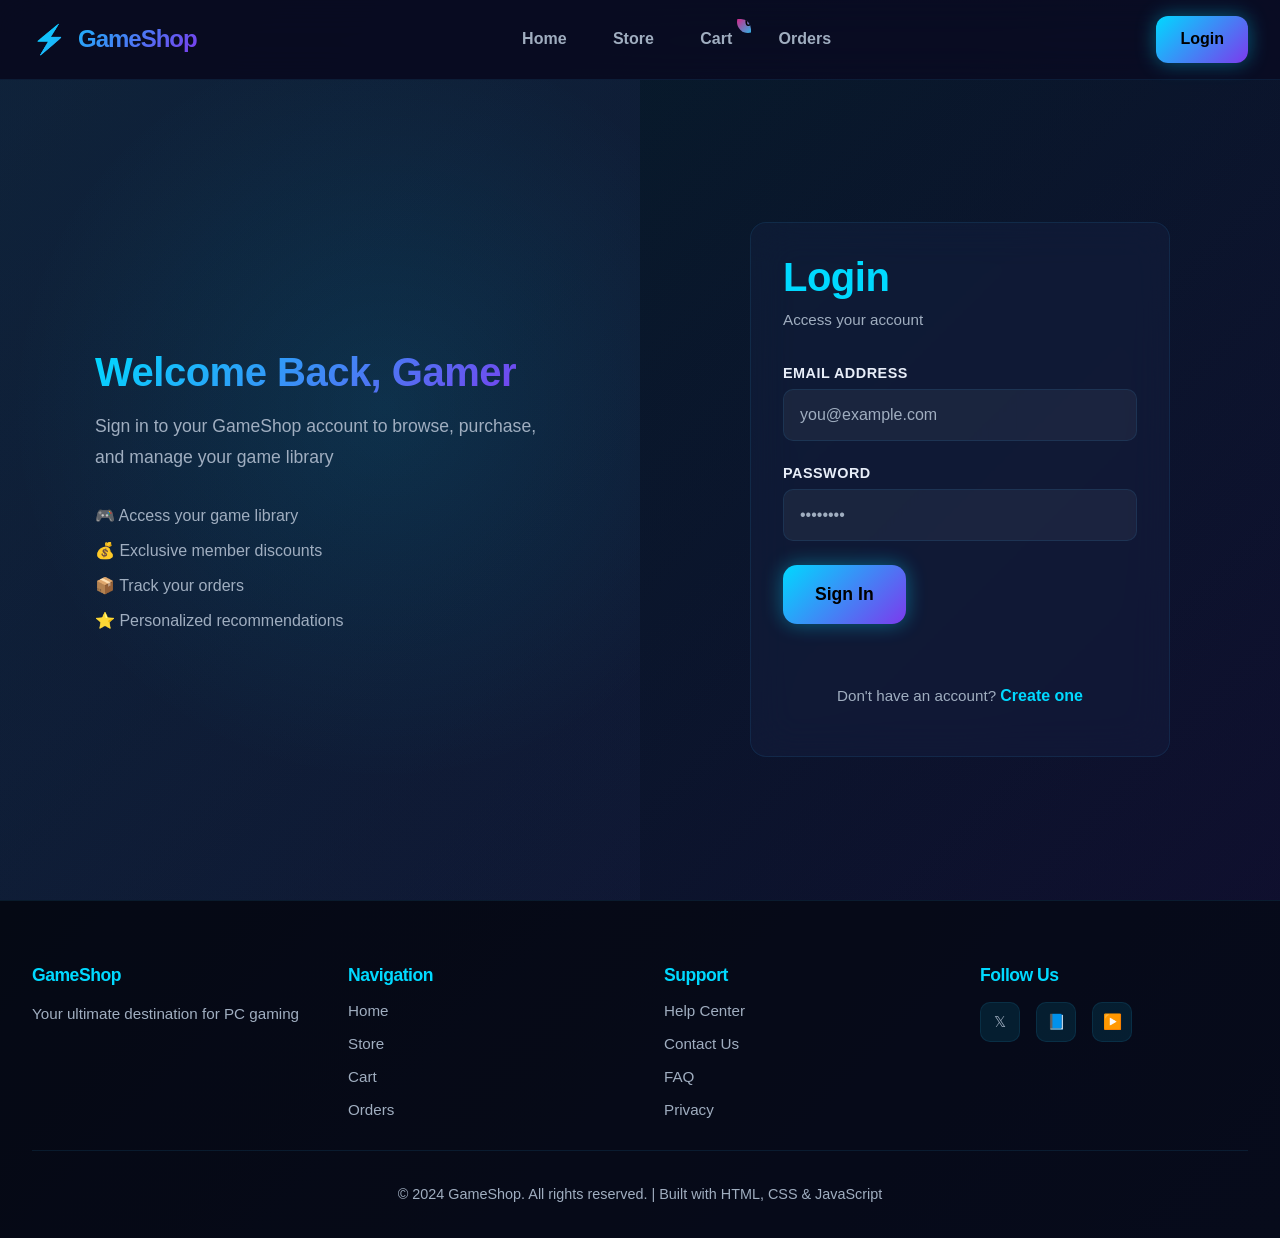
==== commit c1f17be0: "restructuring whole project" ====
--- a/admin.html
+++ b/admin.html
@@ -141,6 +141,9 @@
                 <h1>User Management</h1>
                 <p>Manage customer accounts</p>
               </div>
+              <button id="new-user-btn" class="btn btn-primary">
+                + Add New User
+              </button>
             </div>
 
             <!-- USER STATS -->
@@ -189,7 +192,6 @@
       </div>
     </footer>
 
-    <script src="script.js"></script>
-    <script src="admin.js"></script>
+    <script type="module" src="src/pages/admin/admin.page.js"></script>
   </body>
 </html>
--- a/styles.css
+++ b/styles.css
@@ -1,2538 +1,2 @@
-/* CSS VARIABLES */
-:root {
-  --bg: #0a0e27;
-  --bg-dark: #050811;
-  --surface: #0f1629;
-  --surface-light: #16213e;
-  --glass: rgba(30, 41, 82, 0.25);
-  --glass-hover: rgba(30, 41, 82, 0.35);
-  --text: #e8eef9;
-  --text-muted: #a0aec0;
-  --accent: #00d9ff;
-  --accent-secondary: #7c3aed;
-  --accent-purple: #b537f2;
-  --accent-pink: #ff006e;
-  --accent-green: #06d6a0;
-  --success: #22c55e;
-  --danger: #ef4444;
-  --border: rgba(56, 189, 248, 0.1);
-  --border-light: rgba(255, 255, 255, 0.08);
-  --glow: 0 0 20px rgba(0, 217, 255, 0.3);
-  --glow-strong: 0 0 30px rgba(0, 217, 255, 0.5);
-}
+@import url("./src/styles/main.css");
 
-* {
-  box-sizing: border-box;
-}
-
-html {
-  scroll-behavior: smooth;
-}
-
-body {
-  margin: 0;
-  min-height: 100vh;
-  font-family: 'Segoe UI', -apple-system, BlinkMacSystemFont, sans-serif;
-  background: linear-gradient(135deg, var(--bg-dark) 0%, var(--bg) 100%);
-  color: var(--text);
-  overflow-x: hidden;
-}
-
-/* Custom Scrollbar */
-::-webkit-scrollbar {
-  width: 10px;
-}
-
-::-webkit-scrollbar-track {
-  background: var(--surface);
-}
-
-::-webkit-scrollbar-thumb {
-  background: linear-gradient(180deg, var(--accent) 0%, var(--accent-secondary) 100%);
-  border-radius: 999px;
-}
-
-::-webkit-scrollbar-thumb:hover {
-  background: linear-gradient(180deg, var(--accent-secondary) 0%, var(--accent) 100%);
-}
-
-/* TYPOGRAPHY */
-h1, h2, h3, h4, h5, h6 {
-  font-weight: 700;
-  letter-spacing: -0.5px;
-}
-
-h1 { font-size: clamp(2.5rem, 5vw, 4.5rem); }
-h2 { font-size: clamp(1.75rem, 4vw, 2.5rem); }
-h3 { font-size: clamp(1.25rem, 3vw, 1.5rem); }
-h4 { font-size: 1.1rem; }
-
-p { line-height: 1.6; }
-
-a { text-decoration: none; color: inherit; }
-
-/* BUTTONS */
-button, .primary-btn, .secondary-btn, .nav-btn, .btn {
-  border: none;
-  border-radius: 12px;
-  padding: 0.9rem 1.5rem;
-  font-size: 1rem;
-  font-weight: 600;
-  cursor: pointer;
-  transition: all 0.3s cubic-bezier(0.4, 0, 0.2, 1);
-  position: relative;
-  overflow: hidden;
-}
-
-.btn {
-  display: inline-flex;
-  align-items: center;
-  justify-content: center;
-  gap: 0.5rem;
-  padding: 1rem 2rem;
-  border-radius: 14px;
-  font-weight: 700;
-  white-space: nowrap;
-}
-
-.btn::before {
-  content: '';
-  position: absolute;
-  top: 0;
-  left: -100%;
-  width: 100%;
-  height: 100%;
-  background: rgba(255, 255, 255, 0.1);
-  transition: left 0.3s ease;
-  z-index: -1;
-}
-
-.btn:hover::before {
-  left: 100%;
-}
-
-.btn-primary {
-  background: linear-gradient(135deg, var(--accent) 0%, var(--accent-secondary) 100%);
-  color: #000;
-  box-shadow: 0 0 20px rgba(0, 217, 255, 0.4);
-}
-
-.btn-primary:hover {
-  transform: translateY(-2px);
-  box-shadow: 0 0 30px rgba(0, 217, 255, 0.6);
-}
-
-.btn-secondary {
-  background: var(--glass);
-  color: var(--text);
-  border: 1px solid var(--border);
-  backdrop-filter: blur(10px);
-}
-
-.btn-secondary:hover {
-  background: var(--glass-hover);
-  border-color: var(--accent);
-  box-shadow: 0 0 15px rgba(0, 217, 255, 0.3);
-  transform: translateY(-2px);
-}
-
-.btn-small {
-  padding: 0.75rem 1.5rem;
-  font-size: 0.9rem;
-}
-
-.primary-btn {
-  background: linear-gradient(135deg, var(--accent), var(--accent-secondary));
-  color: #000;
-  box-shadow: 0 0 20px rgba(0, 217, 255, 0.4);
-}
-
-.primary-btn:hover {
-  transform: translateY(-2px);
-  box-shadow: 0 0 30px rgba(0, 217, 255, 0.6);
-}
-
-.secondary-btn {
-  background: var(--glass);
-  color: var(--text);
-  border: 1px solid var(--border);
-}
-
-.secondary-btn:hover {
-  background: var(--glass-hover);
-  border-color: var(--accent);
-  transform: translateY(-1px);
-}
-
-/* HEADER */
-.topbar {
-  display: flex;
-  align-items: center;
-  justify-content: space-between;
-  gap: 1.5rem;
-  padding: 1rem 2rem;
-  position: sticky;
-  top: 0;
-  z-index: 100;
-  background: rgba(10, 14, 39, 0.7);
-  backdrop-filter: blur(20px);
-  border-bottom: 1px solid var(--border);
-}
-
-.brand {
-  display: flex;
-  align-items: center;
-  gap: 0.75rem;
-  font-size: 1.5rem;
-  font-weight: 800;
-  letter-spacing: -1px;
-  background: linear-gradient(135deg, var(--accent), var(--accent-secondary));
-  -webkit-background-clip: text;
-  -webkit-text-fill-color: transparent;
-  background-clip: text;
-}
-
-.brand-icon {
-  font-size: 1.75rem;
-}
-
-.nav-links {
-  display: flex;
-  gap: 0.5rem;
-  align-items: center;
-  flex-wrap: wrap;
-}
-
-.nav-btn {
-  position: relative;
-  padding: 0.7rem 1.2rem;
-  border-radius: 10px;
-  color: var(--text-muted);
-  transition: all 0.3s ease;
-  display: flex;
-  align-items: center;
-  gap: 0.5rem;
-}
-
-.nav-btn.active,
-.nav-btn:hover {
-  color: var(--accent);
-  background: rgba(0, 217, 255, 0.1);
-}
-
-.cart-link {
-  position: relative;
-}
-
-.cart-badge {
-  position: absolute;
-  top: -8px;
-  right: -8px;
-  background: linear-gradient(135deg, var(--accent-pink), var(--accent));
-  color: #000;
-  width: 22px;
-  height: 22px;
-  border-radius: 50%;
-  display: flex;
-  align-items: center;
-  justify-content: center;
-  font-size: 0.75rem;
-  font-weight: 700;
-}
-
-.nav-actions {
-  display: flex;
-  gap: 1rem;
-  align-items: center;
-}
-
-.user-greeting {
-  padding: 0.5rem 1rem;
-  color: var(--accent);
-  font-weight: 600;
-}
-
-.hide {
-  display: none !important;
-}
-
-/* HERO SECTION */
-.hero {
-  position: relative;
-  height: 80vh;
-  min-height: 600px;
-  display: grid;
-  grid-template-columns: 1fr 1fr;
-  gap: 3rem;
-  align-items: center;
-  overflow: hidden;
-  background: linear-gradient(135deg, rgba(0, 217, 255, 0.1) 0%, transparent 50%);
-  border-radius: 20px;
-  padding: 4rem;
-  margin: -2rem -1.5rem 0;
-}
-
-.hero-overlay {
-  position: absolute;
-  inset: 0;
-  background: radial-gradient(circle at 60% 40%, rgba(0, 217, 255, 0.15), transparent 60%);
-  pointer-events: none;
-}
-
-.hero-content {
-  position: relative;
-  z-index: 2;
-  animation: slideInLeft 0.8s ease-out;
-}
-
-.hero-title {
-  margin: 0 0 1rem;
-  background: linear-gradient(135deg, var(--accent) 0%, var(--text) 50%, var(--accent-secondary) 100%);
-  -webkit-background-clip: text;
-  -webkit-text-fill-color: transparent;
-  background-clip: text;
-}
-
-.hero-subtitle {
-  font-size: 1.2rem;
-  color: var(--text-muted);
-  margin: 0 0 2rem;
-  max-width: 50ch;
-  line-height: 1.8;
-}
-
-.hero-actions {
-  display: flex;
-  gap: 1rem;
-  flex-wrap: wrap;
-  margin-bottom: 3rem;
-}
-
-.hero-stats {
-  display: grid;
-  grid-template-columns: repeat(3, 1fr);
-  gap: 1.5rem;
-  padding-top: 2rem;
-  border-top: 1px solid var(--border);
-}
-
-.stat-item {
-  display: flex;
-  flex-direction: column;
-  gap: 0.5rem;
-}
-
-.stat-number {
-  font-size: 1.8rem;
-  font-weight: 800;
-  background: linear-gradient(135deg, var(--accent), var(--accent-secondary));
-  -webkit-background-clip: text;
-  -webkit-text-fill-color: transparent;
-  background-clip: text;
-}
-
-.stat-label {
-  font-size: 0.9rem;
-  color: var(--text-muted);
-  text-transform: uppercase;
-  letter-spacing: 1px;
-}
-
-.hero-image {
-  position: relative;
-  z-index: 1;
-  animation: slideInRight 0.8s ease-out;
-}
-
-.hero-image img {
-  width: 100%;
-  height: 100%;
-  object-fit: cover;
-  border-radius: 20px;
-  border: 2px solid var(--accent);
-  box-shadow: 0 0 40px rgba(0, 217, 255, 0.3);
-  aspect-ratio: 1/1.2;
-}
-
-/* CONTAINER */
-.container {
-  max-width: 1280px;
-  margin: 0 auto;
-  padding: 2rem 1.5rem 4rem;
-}
-
-/* FEATURED GAMES SECTION */
-.featured-section {
-  margin-bottom: 4rem;
-}
-
-.section-header {
-  display: flex;
-  justify-content: space-between;
-  align-items: flex-end;
-  gap: 2rem;
-  margin-bottom: 2rem;
-}
-
-.section-title {
-  margin: 0;
-  background: linear-gradient(135deg, var(--accent) 0%, var(--accent-secondary) 100%);
-  -webkit-background-clip: text;
-  -webkit-text-fill-color: transparent;
-  background-clip: text;
-}
-
-.section-subtitle {
-  margin: 0.5rem 0 0;
-  color: var(--text-muted);
-  font-size: 1rem;
-}
-
-.view-all-link {
-  color: var(--accent);
-  font-weight: 700;
-  padding: 0.5rem 1rem;
-  border-radius: 8px;
-  transition: all 0.3s ease;
-  white-space: nowrap;
-}
-
-.view-all-link:hover {
-  background: rgba(0, 217, 255, 0.1);
-  transform: translateX(5px);
-}
-
-.products-grid {
-  display: grid;
-  grid-template-columns: repeat(auto-fit, minmax(260px, 1fr));
-  gap: 1.5rem;
-}
-
-/* CARD COMPONENT */
-.card {
-  background: var(--glass);
-  border: 1px solid var(--border);
-  border-radius: 16px;
-  padding: 1.25rem;
-  backdrop-filter: blur(20px);
-  transition: all 0.3s cubic-bezier(0.4, 0, 0.2, 1);
-  position: relative;
-  overflow: hidden;
-}
-
-.card::before {
-  content: '';
-  position: absolute;
-  inset: 0;
-  background: linear-gradient(135deg, rgba(0, 217, 255, 0.1), transparent);
-  opacity: 0;
-  transition: opacity 0.3s ease;
-  pointer-events: none;
-}
-
-.card:hover {
-  transform: translateY(-8px);
-  border-color: var(--accent);
-  background: var(--glass-hover);
-  box-shadow: 0 20px 40px rgba(0, 217, 255, 0.2);
-}
-
-.card:hover::before {
-  opacity: 1;
-}
-
-.card img {
-  width: 100%;
-  height: 200px;
-  object-fit: cover;
-  border-radius: 12px;
-  margin-bottom: 1rem;
-  transition: transform 0.3s ease;
-}
-
-.card:hover img {
-  transform: scale(1.05);
-}
-
-.card h3 {
-  margin: 1rem 0 0.5rem;
-  font-size: 1.1rem;
-}
-
-.card p {
-  margin: 0.4rem 0;
-  color: var(--text-muted);
-  font-size: 0.95rem;
-}
-
-.tag {
-  display: inline-block;
-  background: rgba(0, 217, 255, 0.15);
-  color: var(--accent);
-  padding: 0.5rem 0.9rem;
-  border-radius: 20px;
-  font-size: 0.85rem;
-  font-weight: 600;
-  text-transform: uppercase;
-  letter-spacing: 0.5px;
-  margin-bottom: 0.75rem;
-  border: 1px solid rgba(0, 217, 255, 0.3);
-}
-
-.price {
-  font-size: 1.5rem;
-  font-weight: 800;
-  background: linear-gradient(135deg, var(--accent), var(--accent-secondary));
-  -webkit-background-clip: text;
-  -webkit-text-fill-color: transparent;
-  background-clip: text;
-}
-
-.stock {
-  margin-left: 1rem;
-  color: var(--success);
-  font-weight: 600;
-}
-
-.card .actions {
-  display: flex;
-  justify-content: space-between;
-  align-items: center;
-  gap: 0.75rem;
-  margin-top: 1.25rem;
-  padding-top: 1rem;
-  border-top: 1px solid var(--border);
-}
-
-/* SPECIAL OFFERS SECTION */
-.special-offers {
-  margin-bottom: 4rem;
-  position: relative;
-}
-
-.promo-card {
-  position: relative;
-  background: linear-gradient(135deg, rgba(124, 58, 237, 0.2) 0%, rgba(0, 217, 255, 0.1) 100%);
-  border: 2px solid var(--accent);
-  border-radius: 20px;
-  padding: 3rem;
-  overflow: hidden;
-  display: flex;
-  flex-direction: column;
-  align-items: flex-start;
-  gap: 1.5rem;
-  box-shadow: 0 0 60px rgba(0, 217, 255, 0.3);
-}
-
-.promo-card::before {
-  content: '';
-  position: absolute;
-  inset: 0;
-  background: radial-gradient(circle at -20% 50%, rgba(124, 58, 237, 0.3), transparent 70%);
-  pointer-events: none;
-}
-
-.promo-glow {
-  position: absolute;
-  top: -50%;
-  right: -50%;
-  width: 600px;
-  height: 600px;
-  background: radial-gradient(circle, rgba(0, 217, 255, 0.15), transparent);
-  border-radius: 50%;
-  animation: float 6s ease-in-out infinite;
-  pointer-events: none;
-}
-
-.promo-content {
-  position: relative;
-  z-index: 2;
-}
-
-.promo-badge {
-  display: inline-block;
-  background: linear-gradient(135deg, var(--accent-pink), var(--accent));
-  color: #000;
-  padding: 0.6rem 1.2rem;
-  border-radius: 20px;
-  font-weight: 700;
-  text-transform: uppercase;
-  font-size: 0.8rem;
-  letter-spacing: 1px;
-  margin-bottom: 1rem;
-}
-
-.promo-card h3 {
-  margin: 0;
-  font-size: 2.5rem;
-  color: var(--accent);
-}
-
-.promo-card p {
-  margin: 0.5rem 0 1.5rem;
-  font-size: 1.1rem;
-  color: var(--text-muted);
-}
-
-.countdown {
-  display: flex;
-  gap: 2rem;
-  margin-bottom: 1.5rem;
-}
-
-.time-unit {
-  display: flex;
-  flex-direction: column;
-  align-items: center;
-  gap: 0.5rem;
-}
-
-.time-value {
-  font-size: 1.8rem;
-  font-weight: 800;
-  color: var(--accent);
-}
-
-.time-label {
-  font-size: 0.85rem;
-  color: var(--text-muted);
-  text-transform: uppercase;
-  letter-spacing: 1px;
-}
-
-/* CATEGORIES SECTION */
-.categories-section {
-  margin-bottom: 4rem;
-}
-
-.categories-grid {
-  display: grid;
-  grid-template-columns: repeat(auto-fit, minmax(160px, 1fr));
-  gap: 1.5rem;
-  margin-top: 2rem;
-}
-
-.category-card {
-  position: relative;
-  height: 180px;
-  border-radius: 16px;
-  overflow: hidden;
-  cursor: pointer;
-  group: hover;
-  transition: all 0.3s ease;
-  display: flex;
-  align-items: flex-end;
-  justify-content: center;
-  padding-bottom: 1rem;
-  border: 2px solid transparent;
-  background: linear-gradient(135deg, rgba(30, 41, 82, 0.4), rgba(30, 41, 82, 0.2));
-}
-
-.category-card::before {
-  content: '';
-  position: absolute;
-  inset: 0;
-  background: linear-gradient(135deg, var(--cat-color, var(--accent)) 0%, transparent 100%);
-  opacity: 0.3;
-  transition: opacity 0.3s ease;
-  z-index: 1;
-}
-
-.category-image {
-  position: absolute;
-  inset: 0;
-  background-size: cover;
-  background-position: center;
-  transition: transform 0.3s ease;
-}
-
-.category-card:hover {
-  transform: translateY(-4px);
-  border-color: var(--cat-color, var(--accent));
-  box-shadow: 0 0 30px rgba(var(--cat-color-rgb, 0, 217, 255), 0.3);
-}
-
-.category-card:hover::before {
-  opacity: 0.5;
-}
-
-.category-card span {
-  position: relative;
-  z-index: 2;
-  font-size: 1.2rem;
-  font-weight: 700;
-  color: #fff;
-  text-shadow: 0 2px 10px rgba(0, 0, 0, 0.5);
-  transition: transform 0.3s ease;
-}
-
-.category-card:hover span {
-  transform: scale(1.1);
-}
-
-/* FEATURES SECTION */
-.features-section {
-  margin-bottom: 4rem;
-}
-
-.features-grid {
-  display: grid;
-  grid-template-columns: repeat(auto-fit, minmax(240px, 1fr));
-  gap: 1.5rem;
-  margin-top: 2rem;
-}
-
-.feature-card {
-  background: var(--glass);
-  border: 1px solid var(--border);
-  border-radius: 16px;
-  padding: 2rem 1.5rem;
-  text-align: center;
-  backdrop-filter: blur(20px);
-  transition: all 0.3s ease;
-  display: flex;
-  flex-direction: column;
-  align-items: center;
-  gap: 1rem;
-}
-
-.feature-card:hover {
-  transform: translateY(-8px);
-  border-color: var(--accent);
-  background: var(--glass-hover);
-  box-shadow: 0 20px 40px rgba(0, 217, 255, 0.2);
-}
-
-.feature-icon {
-  font-size: 2.5rem;
-  line-height: 1;
-}
-
-.feature-card h4 {
-  margin: 0;
-  color: var(--accent);
-}
-
-.feature-card p {
-  margin: 0;
-  color: var(--text-muted);
-  font-size: 0.95rem;
-}
-
-/* NEWSLETTER SECTION */
-.newsletter-section {
-  margin-bottom: 4rem;
-}
-
-.newsletter-card {
-  position: relative;
-  background: linear-gradient(135deg, rgba(0, 217, 255, 0.15) 0%, rgba(124, 58, 237, 0.1) 100%);
-  border: 2px solid var(--border);
-  border-radius: 20px;
-  padding: 3rem;
-  backdrop-filter: blur(20px);
-  overflow: hidden;
-  text-align: center;
-}
-
-.newsletter-card::before {
-  content: '';
-  position: absolute;
-  inset: -50%;
-  background: radial-gradient(circle, rgba(0, 217, 255, 0.2), transparent);
-  animation: pulse 4s ease-in-out infinite;
-  pointer-events: none;
-}
-
-.newsletter-content {
-  position: relative;
-  z-index: 2;
-}
-
-.newsletter-card h3 {
-  margin-top: 0;
-  margin-bottom: 0.5rem;
-  color: var(--accent);
-}
-
-.newsletter-card p {
-  margin: 0 0 2rem;
-  color: var(--text-muted);
-  max-width: 50ch;
-  margin-left: auto;
-  margin-right: auto;
-}
-
-.newsletter-form {
-  display: flex;
-  gap: 1rem;
-  max-width: 500px;
-  margin: 0 auto;
-  flex-wrap: wrap;
-  justify-content: center;
-}
-
-.newsletter-input {
-  flex: 1;
-  min-width: 200px;
-  padding: 1rem 1.5rem;
-  background: rgba(255, 255, 255, 0.08);
-  border: 1px solid var(--border);
-  border-radius: 12px;
-  color: var(--text);
-  font-size: 1rem;
-  transition: all 0.3s ease;
-}
-
-.newsletter-input::placeholder {
-  color: var(--text-muted);
-}
-
-.newsletter-input:focus {
-  outline: none;
-  border-color: var(--accent);
-  background: rgba(255, 255, 255, 0.12);
-  box-shadow: 0 0 15px rgba(0, 217, 255, 0.2);
-}
-
-/* FOOTER */
-.footer {
-  border-top: 1px solid var(--border);
-  background: rgba(5, 8, 17, 0.5);
-  padding: 4rem 2rem 2rem;
-}
-
-.footer-content {
-  max-width: 1280px;
-  margin: 0 auto 2rem;
-  display: grid;
-  grid-template-columns: repeat(auto-fit, minmax(200px, 1fr));
-  gap: 3rem;
-}
-
-.footer-column {
-  display: flex;
-  flex-direction: column;
-  gap: 1rem;
-}
-
-.footer-column h4 {
-  margin: 0;
-  color: var(--accent);
-  font-size: 1.1rem;
-}
-
-.footer-column p {
-  margin: 0;
-  color: var(--text-muted);
-  font-size: 0.95rem;
-}
-
-.footer-column a {
-  color: var(--text-muted);
-  transition: all 0.3s ease;
-  text-decoration: none;
-  font-size: 0.95rem;
-}
-
-.footer-column a:hover {
-  color: var(--accent);
-  transform: translateX(4px);
-}
-
-.social-links {
-  display: flex;
-  gap: 1rem;
-}
-
-.social-icon {
-  width: 40px;
-  height: 40px;
-  display: flex;
-  align-items: center;
-  justify-content: center;
-  background: rgba(0, 217, 255, 0.1);
-  border: 1px solid var(--border);
-  border-radius: 10px;
-  font-size: 1.2rem;
-  transition: all 0.3s ease;
-}
-
-.social-icon:hover {
-  background: rgba(0, 217, 255, 0.25);
-  border-color: var(--accent);
-  transform: translateY(-2px);
-}
-
-.footer-bottom {
-  max-width: 1280px;
-  margin: 0 auto;
-  text-align: center;
-  padding-top: 2rem;
-  border-top: 1px solid var(--border);
-  color: var(--text-muted);
-  font-size: 0.9rem;
-}
-
-.footer-bottom p {
-  margin: 0;
-}
-
-/* ANIMATIONS */
-@keyframes slideInLeft {
-  from {
-    opacity: 0;
-    transform: translateX(-40px);
-  }
-  to {
-    opacity: 1;
-    transform: translateX(0);
-  }
-}
-
-@keyframes slideInRight {
-  from {
-    opacity: 0;
-    transform: translateX(40px);
-  }
-  to {
-    opacity: 1;
-    transform: translateX(0);
-  }
-}
-
-@keyframes float {
-  0%, 100% {
-    transform: translateY(0px) translateX(0px);
-  }
-  50% {
-    transform: translateY(20px) translateX(10px);
-  }
-}
-
-@keyframes pulse {
-  0%, 100% {
-    opacity: 1;
-    transform: scale(1);
-  }
-  50% {
-    opacity: 0.5;
-    transform: scale(1.1);
-  }
-}
-
-@keyframes glow {
-  0%, 100% {
-    text-shadow: 0 0 10px rgba(0, 217, 255, 0.5);
-  }
-  50% {
-    text-shadow: 0 0 20px rgba(0, 217, 255, 0.8);
-  }
-}
-
-/* INPUT & FORM ELEMENTS */
-input,
-select,
-textarea {
-  font: inherit;
-}
-
-input:focus,
-select:focus,
-textarea:focus {
-  outline: none;
-}
-
-.search-row,
-.auth-panel,
-.modal-form {
-  display: flex;
-  gap: 1rem;
-  flex-wrap: wrap;
-}
-
-.search-row input,
-.search-row select,
-.auth-panel input,
-.auth-panel select,
-.modal-form input,
-.modal-form textarea {
-  width: 100%;
-  border: 1px solid var(--border);
-  border-radius: 12px;
-  background: rgba(255, 255, 255, 0.04);
-  color: var(--text);
-  padding: 0.95rem 1rem;
-  transition: all 0.3s ease;
-}
-
-.search-row input:focus,
-.search-row select:focus,
-.auth-panel input:focus,
-.auth-panel select:focus,
-.modal-form input:focus,
-.modal-form textarea:focus {
-  border-color: var(--accent);
-  background: rgba(255, 255, 255, 0.08);
-  box-shadow: 0 0 15px rgba(0, 217, 255, 0.2);
-}
-
-/* ADMIN & OTHER ELEMENTS */
-.grid {
-  display: grid;
-  grid-template-columns: repeat(auto-fit, minmax(250px, 1fr));
-  gap: 1.25rem;
-}
-
-.admin-card,
-.cart-card,
-.order-card,
-.user-card {
-  background: var(--glass);
-  border: 1px solid var(--border);
-  border-radius: 16px;
-  padding: 1.25rem;
-  backdrop-filter: blur(20px);
-}
-
-.admin-card h3,
-.user-card h3 {
-  margin: 0 0 0.5rem;
-}
-
-.admin-card p,
-.order-card p,
-.user-card p {
-  margin: 0.4rem 0;
-  color: var(--text-muted);
-}
-
-.product-detail-card {
-  display: grid;
-  grid-template-columns: minmax(320px, 1fr) 1fr;
-  gap: 2rem;
-  align-items: center;
-}
-
-.detail-info {
-  display: grid;
-  gap: 1rem;
-}
-
-.back-btn {
-  margin-bottom: 1rem;
-  background: transparent;
-  color: var(--text);
-  border: 1px solid rgba(148, 163, 184, 0.18);
-}
-
-.cart-summary {
-  margin-top: 1.5rem;
-  display: flex;
-  justify-content: space-between;
-  align-items: center;
-  gap: 1rem;
-  padding: 1.25rem;
-  border-radius: 12px;
-  background: var(--glass);
-  border: 1px solid var(--border);
-  backdrop-filter: blur(20px);
-}
-
-.auth-box {
-  padding: 2rem;
-  background: var(--glass);
-  border: 1px solid var(--border);
-  border-radius: 16px;
-  backdrop-filter: blur(20px);
-}
-
-.auth-box h2 {
-  margin-top: 0;
-}
-
-.message {
-  margin-top: 1rem;
-  min-height: 1.2rem;
-}
-
-.message.error {
-  color: var(--danger);
-}
-
-.message.success {
-  color: var(--success);
-}
-
-.admin-layout {
-  display: grid;
-  grid-template-columns: 240px 1fr;
-  gap: 1.5rem;
-}
-
-.admin-sidebar {
-  display: grid;
-  gap: 0.75rem;
-  padding: 1rem;
-  background: var(--glass);
-  border: 1px solid var(--border);
-  border-radius: 16px;
-  backdrop-filter: blur(20px);
-  height: fit-content;
-  position: sticky;
-  top: 80px;
-}
-
-.admin-tab-btn {
-  width: 100%;
-  background: transparent;
-  border: 1px solid var(--border);
-  color: var(--text);
-  text-align: left;
-  padding: 0.95rem 1rem;
-  border-radius: 10px;
-  transition: all 0.3s ease;
-  cursor: pointer;
-}
-
-.admin-tab-btn:hover {
-  border-color: var(--accent);
-  background: rgba(0, 217, 255, 0.1);
-}
-
-.admin-tab-btn.active {
-  background: rgba(0, 217, 255, 0.2);
-  border-color: var(--accent);
-  color: var(--accent);
-}
-
-.admin-content {
-  display: grid;
-}
-
-.admin-panel {
-  display: none;
-  gap: 1.25rem;
-}
-
-.admin-panel.active {
-  display: grid;
-}
-
-.modal {
-  position: fixed;
-  inset: 0;
-  background: rgba(5, 8, 17, 0.8);
-  display: grid;
-  place-items: center;
-  z-index: 50;
-  backdrop-filter: blur(10px);
-}
-
-.modal-card {
-  width: min(540px, 92vw);
-  background: var(--surface-light);
-  border-radius: 16px;
-  padding: 2rem;
-  border: 1px solid var(--border);
-  backdrop-filter: blur(20px);
-  animation: slideInLeft 0.3s ease;
-}
-
-.modal-card h3 {
-  margin-top: 0;
-}
-
-.modal-form {
-  display: grid;
-  gap: 1rem;
-  margin: 1rem 0;
-}
-
-.modal-actions {
-  display: flex;
-  justify-content: flex-end;
-  gap: 0.75rem;
-}
-
-/* RESPONSIVE DESIGN */
-@media (max-width: 1024px) {
-  .hero {
-    grid-template-columns: 1fr;
-    padding: 2.5rem;
-    height: auto;
-    min-height: 500px;
-  }
-
-  .hero-image {
-    max-height: 300px;
-  }
-
-  .hero-image img {
-    aspect-ratio: 16/10;
-  }
-
-  .promo-card {
-    padding: 2rem;
-  }
-
-  .product-detail-card {
-    grid-template-columns: 1fr;
-  }
-
-  .admin-layout {
-    grid-template-columns: 1fr;
-  }
-
-  .admin-sidebar {
-    display: grid;
-    grid-auto-flow: column;
-    padding: 0.5rem;
-    gap: 0.5rem;
-    overflow-x: auto;
-    position: sticky;
-    width: 100%;
-    top: 80px;
-  }
-
-  .admin-tab-btn {
-    padding: 0.75rem 1rem;
-    font-size: 0.9rem;
-  }
-}
-
-@media (max-width: 768px) {
-  .topbar {
-    flex-wrap: wrap;
-    padding: 0.75rem 1rem;
-    gap: 0.75rem;
-  }
-
-  .nav-links {
-    order: 3;
-    width: 100%;
-    gap: 0.25rem;
-  }
-
-  .nav-btn {
-    flex: 1;
-    padding: 0.5rem 0.75rem;
-    font-size: 0.9rem;
-  }
-
-  .hero {
-    padding: 2rem 1.5rem;
-  }
-
-  .hero-subtitle {
-    font-size: 1rem;
-  }
-
-  .hero-stats {
-    grid-template-columns: 1fr;
-    gap: 1rem;
-    padding-top: 1rem;
-  }
-
-  .hero-actions {
-    flex-direction: column;
-    gap: 0.75rem;
-  }
-
-  .btn {
-    width: 100%;
-  }
-
-  .section-header {
-    flex-direction: column;
-    align-items: flex-start;
-    gap: 1rem;
-  }
-
-  .promo-card {
-    padding: 1.5rem;
-  }
-
-  .promo-card h3 {
-    font-size: 1.8rem;
-  }
-
-  .countdown {
-    gap: 1rem;
-  }
-
-  .categories-grid {
-    grid-template-columns: repeat(2, 1fr);
-  }
-
-  .newsletter-form {
-    flex-direction: column;
-  }
-
-  .newsletter-input {
-    min-width: unset;
-  }
-
-  .footer-content {
-    grid-template-columns: repeat(2, 1fr);
-    gap: 2rem;
-  }
-}
-
-/* PAGE HEADER */
-.page-header {
-  text-align: center;
-  margin-bottom: 3rem;
-  padding: 2rem 0;
-}
-
-.page-header h1 {
-  margin-bottom: 0.5rem;
-  background: linear-gradient(135deg, var(--accent) 0%, var(--accent-secondary) 100%);
-  -webkit-background-clip: text;
-  -webkit-text-fill-color: transparent;
-  background-clip: text;
-}
-
-.page-header p {
-  color: var(--text-muted);
-  font-size: 1.1rem;
-  max-width: 60ch;
-  margin: 0 auto;
-}
-
-/* PRODUCTS PAGE STYLES */
-.search-filter-section {
-  display: flex;
-  gap: 1.5rem;
-  margin-bottom: 2.5rem;
-  flex-wrap: wrap;
-}
-
-.search-container {
-  flex: 1;
-  min-width: 250px;
-  position: relative;
-}
-
-.search-input {
-  width: 100%;
-  padding: 1rem 1.5rem 1rem 1rem;
-  background: var(--glass);
-  border: 1px solid var(--border);
-  border-radius: 14px;
-  color: var(--text);
-  font-size: 1rem;
-  backdrop-filter: blur(20px);
-  transition: all 0.3s ease;
-}
-
-.search-input::placeholder {
-  color: var(--text-muted);
-}
-
-.search-input:focus {
-  outline: none;
-  border-color: var(--accent);
-  background: var(--glass-hover);
-  box-shadow: 0 0 15px rgba(0, 217, 255, 0.2);
-}
-
-.search-icon {
-  position: absolute;
-  right: 1.5rem;
-  top: 50%;
-  transform: translateY(-50%);
-  color: var(--text-muted);
-  pointer-events: none;
-}
-
-.filter-container {
-  min-width: 200px;
-}
-
-.filter-select {
-  width: 100%;
-  padding: 1rem 1.5rem;
-  background: var(--glass);
-  border: 1px solid var(--border);
-  border-radius: 14px;
-  color: var(--text);
-  font-size: 1rem;
-  backdrop-filter: blur(20px);
-  transition: all 0.3s ease;
-  cursor: pointer;
-}
-
-.filter-select:hover {
-  border-color: var(--accent);
-  background: var(--glass-hover);
-}
-
-.filter-select:focus {
-  outline: none;
-  border-color: var(--accent);
-  box-shadow: 0 0 15px rgba(0, 217, 255, 0.2);
-}
-
-/* PRODUCT DETAIL PAGE STYLES */
-.product-hero {
-  display: grid;
-  grid-template-columns: 1fr 1fr;
-  gap: 3rem;
-  align-items: center;
-  margin-bottom: 4rem;
-  padding: 2rem 0;
-}
-
-.product-image-section {
-  position: relative;
-}
-
-.product-hero-image {
-  width: 100%;
-  border-radius: 20px;
-  border: 2px solid var(--accent);
-  box-shadow: 0 0 40px rgba(0, 217, 255, 0.3);
-  aspect-ratio: 3/4;
-  object-fit: cover;
-}
-
-.image-badge {
-  position: absolute;
-  top: 1rem;
-  left: 1rem;
-  display: inline-block;
-  background: rgba(0, 217, 255, 0.15);
-  color: var(--accent);
-  padding: 0.5rem 1rem;
-  border-radius: 20px;
-  font-size: 0.9rem;
-  font-weight: 600;
-  border: 1px solid rgba(0, 217, 255, 0.3);
-  text-transform: uppercase;
-  letter-spacing: 0.5px;
-}
-
-.product-info-section {
-  display: flex;
-  flex-direction: column;
-  gap: 1.5rem;
-}
-
-.product-title {
-  font-size: clamp(1.75rem, 4vw, 2.5rem);
-  margin: 0;
-  color: var(--text);
-}
-
-.product-meta {
-  display: flex;
-  align-items: center;
-  gap: 1rem;
-  flex-wrap: wrap;
-}
-
-.rating {
-  color: var(--accent);
-  font-weight: 600;
-  font-size: 0.95rem;
-}
-
-.product-description {
-  color: var(--text-muted);
-  line-height: 1.8;
-  font-size: 1rem;
-  padding: 1.5rem 0;
-  border-top: 1px solid var(--border);
-  border-bottom: 1px solid var(--border);
-}
-
-.product-specs {
-  display: grid;
-  grid-template-columns: repeat(2, 1fr);
-  gap: 1rem;
-}
-
-.spec-card {
-  background: var(--glass);
-  border: 1px solid var(--border);
-  border-radius: 12px;
-  padding: 1.5rem;
-  backdrop-filter: blur(20px);
-  display: flex;
-  flex-direction: column;
-  gap: 0.5rem;
-  text-align: center;
-}
-
-.spec-label {
-  color: var(--text-muted);
-  font-size: 0.9rem;
-  text-transform: uppercase;
-  letter-spacing: 1px;
-}
-
-.spec-value {
-  font-size: 1.5rem;
-  font-weight: 700;
-}
-
-.product-actions {
-  display: grid;
-  grid-template-columns: repeat(2, 1fr);
-  gap: 1rem;
-}
-
-.btn-large {
-  padding: 1.2rem 2rem;
-  font-size: 1.1rem;
-}
-
-.wishlist-btn {
-  border: 2px solid var(--accent);
-}
-
-.product-features {
-  display: grid;
-  grid-template-columns: repeat(3, 1fr);
-  gap: 1rem;
-  padding: 1.5rem;
-  background: var(--glass);
-  border: 1px solid var(--border);
-  border-radius: 14px;
-  backdrop-filter: blur(20px);
-}
-
-.feature-item {
-  display: flex;
-  flex-direction: column;
-  align-items: center;
-  gap: 0.75rem;
-  text-align: center;
-  color: var(--text-muted);
-  font-size: 0.95rem;
-}
-
-.feature-icon {
-  font-size: 2rem;
-}
-
-.related-products-section {
-  margin-top: 4rem;
-  padding-top: 3rem;
-  border-top: 1px solid var(--border);
-}
-
-/* CART PAGE STYLES */
-.cart-layout {
-  display: grid;
-  grid-template-columns: 1fr 380px;
-  gap: 2rem;
-  margin-bottom: 3rem;
-}
-
-.cart-items-section {
-  display: flex;
-  flex-direction: column;
-  gap: 1.5rem;
-}
-
-.cart-summary-sidebar {
-  display: flex;
-  flex-direction: column;
-  gap: 1.5rem;
-  height: fit-content;
-  position: sticky;
-  top: 90px;
-}
-
-.summary-card {
-  background: var(--glass);
-  border: 1px solid var(--border);
-  border-radius: 16px;
-  padding: 1.5rem;
-  backdrop-filter: blur(20px);
-}
-
-.summary-card h3 {
-  margin: 0 0 1.5rem;
-  color: var(--accent);
-}
-
-.summary-row {
-  display: flex;
-  justify-content: space-between;
-  align-items: center;
-  padding: 0.75rem 0;
-  color: var(--text-muted);
-  font-size: 0.95rem;
-}
-
-.summary-row span:last-child {
-  color: var(--text);
-  font-weight: 500;
-}
-
-.summary-divider {
-  height: 1px;
-  background: var(--border);
-  margin: 1rem 0;
-}
-
-.summary-total {
-  color: var(--text) !important;
-  font-size: 1.1rem;
-  font-weight: 700;
-  padding: 1rem 0 !important;
-  border-top: 2px solid var(--border);
-  border-bottom: 2px solid var(--border);
-}
-
-.summary-total span:first-child {
-  color: var(--text-muted);
-}
-
-.discount-value {
-  color: var(--success) !important;
-}
-
-.promo-section {
-  display: flex;
-  gap: 0.75rem;
-  margin-top: 1.5rem;
-  padding-top: 1.5rem;
-  border-top: 1px solid var(--border);
-}
-
-.promo-input {
-  flex: 1;
-  padding: 0.75rem 1rem;
-  background: rgba(255, 255, 255, 0.05);
-  border: 1px solid var(--border);
-  border-radius: 8px;
-  color: var(--text);
-  font-size: 0.95rem;
-}
-
-.promo-input::placeholder {
-  color: var(--text-muted);
-}
-
-.promo-input:focus {
-  outline: none;
-  border-color: var(--accent);
-  background: rgba(255, 255, 255, 0.08);
-}
-
-.promo-section .btn {
-  flex: 0.8;
-}
-
-.trust-badges {
-  display: flex;
-  flex-direction: column;
-  gap: 1rem;
-  padding-top: 1.5rem;
-  border-top: 1px solid var(--border);
-}
-
-.badge-item {
-  display: flex;
-  align-items: center;
-  gap: 0.75rem;
-  color: var(--text-muted);
-  font-size: 0.9rem;
-}
-
-.badge-icon {
-  font-size: 1.5rem;
-}
-
-.empty-state {
-  text-align: center;
-  padding: 4rem 2rem;
-  background: var(--glass);
-  border: 1px solid var(--border);
-  border-radius: 16px;
-  backdrop-filter: blur(20px);
-  display: flex;
-  flex-direction: column;
-  align-items: center;
-  gap: 1.5rem;
-}
-
-.empty-state-icon {
-  font-size: 4rem;
-  line-height: 1;
-}
-
-.empty-state h3 {
-  margin: 0;
-  color: var(--text);
-}
-
-.empty-state p {
-  margin: 0;
-  color: var(--text-muted);
-  max-width: 40ch;
-}
-
-/* AUTH PAGE STYLES */
-.auth-container {
-  display: grid;
-  grid-template-columns: 1fr 1fr;
-  gap: 0;
-  min-height: calc(100vh - 80px);
-  background: linear-gradient(135deg, rgba(0, 217, 255, 0.1) 0%, rgba(124, 58, 237, 0.05) 100%);
-}
-
-.auth-hero {
-  display: flex;
-  align-items: center;
-  justify-content: center;
-  padding: 3rem;
-  background: linear-gradient(135deg, rgba(30, 41, 82, 0.4), rgba(30, 41, 82, 0.2));
-  position: relative;
-  overflow: hidden;
-}
-
-.auth-hero::before {
-  content: '';
-  position: absolute;
-  inset: 0;
-  background: radial-gradient(circle at 60% 40%, rgba(0, 217, 255, 0.1), transparent 60%);
-  pointer-events: none;
-}
-
-.auth-hero-content {
-  position: relative;
-  z-index: 2;
-  max-width: 450px;
-}
-
-.auth-hero h1 {
-  font-size: 2.5rem;
-  margin: 0 0 1rem;
-  background: linear-gradient(135deg, var(--accent) 0%, var(--accent-secondary) 100%);
-  -webkit-background-clip: text;
-  -webkit-text-fill-color: transparent;
-  background-clip: text;
-}
-
-.auth-hero p {
-  color: var(--text-muted);
-  font-size: 1.1rem;
-  line-height: 1.8;
-  margin: 0 0 2rem;
-}
-
-.auth-benefits {
-  list-style: none;
-  padding: 0;
-  margin: 0;
-  display: flex;
-  flex-direction: column;
-  gap: 1rem;
-}
-
-.auth-benefits li {
-  color: var(--text-muted);
-  font-size: 1rem;
-  display: flex;
-  gap: 0.75rem;
-  align-items: center;
-}
-
-.auth-panel {
-  display: flex;
-  align-items: center;
-  justify-content: center;
-  padding: 3rem;
-}
-
-.auth-box {
-  width: 100%;
-  max-width: 420px;
-  background: var(--glass);
-  border: 1px solid var(--border);
-  border-radius: 16px;
-  padding: 2rem;
-  backdrop-filter: blur(20px);
-}
-
-.auth-box.hide {
-  display: none;
-}
-
-.auth-box-header {
-  margin-bottom: 2rem;
-}
-
-.auth-box-header h2 {
-  margin: 0 0 0.5rem;
-  color: var(--accent);
-}
-
-.auth-box-header p {
-  margin: 0;
-  color: var(--text-muted);
-  font-size: 0.95rem;
-}
-
-.form-group {
-  display: flex;
-  flex-direction: column;
-  gap: 0.5rem;
-  margin-bottom: 1.5rem;
-}
-
-.form-group label {
-  color: var(--text);
-  font-size: 0.9rem;
-  font-weight: 600;
-  text-transform: uppercase;
-  letter-spacing: 0.5px;
-}
-
-.form-group input {
-  padding: 1rem;
-  background: rgba(255, 255, 255, 0.05);
-  border: 1px solid var(--border);
-  border-radius: 10px;
-  color: var(--text);
-  font-size: 1rem;
-  transition: all 0.3s ease;
-}
-
-.form-group input:focus {
-  outline: none;
-  border-color: var(--accent);
-  background: rgba(255, 255, 255, 0.08);
-  box-shadow: 0 0 15px rgba(0, 217, 255, 0.2);
-}
-
-.form-group input::placeholder {
-  color: var(--text-muted);
-}
-
-.auth-switch {
-  text-align: center;
-  color: var(--text-muted);
-  font-size: 0.95rem;
-  margin-top: 1.5rem;
-}
-
-.link-btn {
-  background: none;
-  border: none;
-  color: var(--accent);
-  font-weight: 600;
-  padding: 0;
-  cursor: pointer;
-  transition: all 0.3s ease;
-}
-
-.link-btn:hover {
-  text-decoration: underline;
-}
-
-.hint {
-  text-align: center;
-  color: var(--text-muted);
-  font-size: 0.9rem;
-  margin-top: 1rem;
-}
-
-/* ADMIN PAGE STYLES */
-.admin-container {
-  display: grid;
-  grid-template-columns: 260px 1fr;
-  gap: 2rem;
-  min-height: calc(100vh - 80px);
-  padding: 2rem;
-}
-
-.admin-sidebar {
-  display: flex;
-  flex-direction: column;
-  gap: 1rem;
-  height: fit-content;
-  position: sticky;
-  top: 90px;
-}
-
-.admin-sidebar-header {
-  padding-bottom: 1rem;
-  border-bottom: 1px solid var(--border);
-}
-
-.admin-sidebar-header h3 {
-  margin: 0;
-  color: var(--accent);
-  font-size: 1.1rem;
-}
-
-.admin-nav {
-  display: flex;
-  flex-direction: column;
-  gap: 0.5rem;
-}
-
-.admin-tab-btn {
-  display: flex;
-  align-items: center;
-  gap: 1rem;
-  width: 100%;
-  padding: 1rem;
-  background: transparent;
-  border: 1px solid var(--border);
-  border-radius: 10px;
-  color: var(--text);
-  font-weight: 600;
-  font-size: 0.95rem;
-  cursor: pointer;
-  transition: all 0.3s ease;
-}
-
-.tab-icon {
-  font-size: 1.5rem;
-}
-
-.admin-tab-btn:hover {
-  border-color: var(--accent);
-  background: rgba(0, 217, 255, 0.05);
-}
-
-.admin-tab-btn.active {
-  background: rgba(0, 217, 255, 0.15);
-  border-color: var(--accent);
-  color: var(--accent);
-}
-
-.admin-content {
-  display: flex;
-  flex-direction: column;
-  gap: 2rem;
-}
-
-.admin-panel {
-  display: none;
-}
-
-.admin-panel.active {
-  display: flex;
-  flex-direction: column;
-  gap: 2rem;
-}
-
-.panel-header {
-  display: flex;
-  justify-content: space-between;
-  align-items: flex-start;
-  gap: 2rem;
-}
-
-.panel-header h1 {
-  margin: 0;
-  background: linear-gradient(135deg, var(--accent) 0%, var(--accent-secondary) 100%);
-  -webkit-background-clip: text;
-  -webkit-text-fill-color: transparent;
-  background-clip: text;
-}
-
-.panel-header p {
-  margin: 0.5rem 0 0;
-  color: var(--text-muted);
-}
-
-.admin-stats-grid {
-  display: grid;
-  grid-template-columns: repeat(auto-fit, minmax(200px, 1fr));
-  gap: 1.5rem;
-}
-
-.stat-card {
-  background: var(--glass);
-  border: 1px solid var(--border);
-  border-radius: 16px;
-  padding: 1.5rem;
-  backdrop-filter: blur(20px);
-  display: flex;
-  align-items: center;
-  gap: 1.5rem;
-  transition: all 0.3s ease;
-}
-
-.stat-card:hover {
-  border-color: var(--accent);
-  transform: translateY(-4px);
-  box-shadow: 0 20px 40px rgba(0, 217, 255, 0.15);
-}
-
-.stat-icon {
-  font-size: 2.5rem;
-  line-height: 1;
-}
-
-.stat-content {
-  display: flex;
-  flex-direction: column;
-  gap: 0.5rem;
-}
-
-.stat-label {
-  color: var(--text-muted);
-  font-size: 0.85rem;
-  text-transform: uppercase;
-  letter-spacing: 1px;
-}
-
-.stat-value {
-  font-size: 1.8rem;
-  font-weight: 800;
-  color: var(--accent);
-}
-
-.admin-grid {
-  display: grid;
-  grid-template-columns: repeat(auto-fit, minmax(280px, 1fr));
-  gap: 1.5rem;
-}
-
-.admin-card {
-  background: var(--glass);
-  border: 1px solid var(--border);
-  border-radius: 16px;
-  padding: 1.5rem;
-  backdrop-filter: blur(20px);
-  transition: all 0.3s ease;
-}
-
-.admin-card:hover {
-  border-color: var(--accent);
-  transform: translateY(-4px);
-  box-shadow: 0 20px 40px rgba(0, 217, 255, 0.15);
-}
-
-.admin-card h3 {
-  margin: 0 0 0.75rem;
-  color: var(--accent);
-  font-size: 1.1rem;
-}
-
-.admin-card p {
-  margin: 0.5rem 0;
-  color: var(--text-muted);
-  font-size: 0.9rem;
-}
-
-.admin-card .actions {
-  display: flex;
-  gap: 0.75rem;
-  margin-top: 1rem;
-}
-
-.admin-card .actions button {
-  flex: 1;
-  padding: 0.75rem 1rem;
-  font-size: 0.9rem;
-}
-
-.admin-actions {
-  display: flex;
-  gap: 0.75rem;
-  justify-content: flex-end;
-}
-
-/* RESPONSIVE DESIGN */
-@media (max-width: 1024px) {
-  .product-hero {
-    grid-template-columns: 1fr;
-  }
-
-  .product-actions {
-    grid-template-columns: 1fr;
-  }
-
-  .cart-layout {
-    grid-template-columns: 1fr;
-  }
-
-  .cart-summary-sidebar {
-    position: static;
-  }
-
-  .auth-container {
-    grid-template-columns: 1fr;
-  }
-
-  .auth-hero {
-    display: none;
-  }
-
-  .admin-container {
-    grid-template-columns: 1fr;
-  }
-
-  .admin-sidebar {
-    display: grid;
-    grid-auto-flow: column;
-    gap: 1rem;
-    padding: 1rem;
-    background: var(--glass);
-    border: 1px solid var(--border);
-    border-radius: 16px;
-    backdrop-filter: blur(20px);
-    position: static;
-  }
-
-  .admin-sidebar-header {
-    display: none;
-  }
-
-  .admin-tab-btn {
-    padding: 0.75rem 1rem;
-    font-size: 0.85rem;
-    gap: 0.5rem;
-  }
-
-  .tab-icon {
-    font-size: 1.2rem;
-  }
-}
-
-@media (max-width: 768px) {
-  .search-filter-section {
-    flex-direction: column;
-  }
-
-  .filter-container {
-    width: 100%;
-  }
-
-  .product-specs {
-    grid-template-columns: 1fr;
-  }
-
-  .product-features {
-    grid-template-columns: repeat(3, 1fr);
-  }
-
-  .panel-header {
-    flex-direction: column;
-  }
-
-  .admin-stats-grid {
-    grid-template-columns: repeat(2, 1fr);
-  }
-
-  .promo-section {
-    flex-direction: column;
-  }
-
-  .promo-section .btn {
-    flex: 1;
-  }
-
-  .auth-benefits li {
-    justify-content: flex-start;
-  }
-}
-
-/* CART CARD STYLES */
-.cart-card {
-  background: var(--glass);
-  border: 1px solid var(--border);
-  border-radius: 16px;
-  padding: 1.5rem;
-  backdrop-filter: blur(20px);
-  display: grid;
-  grid-template-columns: 100px 1fr auto;
-  gap: 1.5rem;
-  align-items: center;
-  transition: all 0.3s ease;
-}
-
-.cart-card:hover {
-  border-color: var(--accent);
-  transform: translateY(-2px);
-  box-shadow: 0 10px 30px rgba(0, 217, 255, 0.15);
-}
-
-.cart-card-image {
-  width: 100px;
-  height: 100px;
-  border-radius: 12px;
-  overflow: hidden;
-}
-
-.cart-card-image img {
-  width: 100%;
-  height: 100%;
-  object-fit: cover;
-}
-
-.cart-card-info {
-  display: flex;
-  flex-direction: column;
-  gap: 0.75rem;
-}
-
-.cart-card-info h3 {
-  margin: 0;
-  font-size: 1.1rem;
-  color: var(--text);
-}
-
-.cart-card-category {
-  margin: 0;
-  color: var(--accent);
-  font-size: 0.85rem;
-  font-weight: 600;
-  text-transform: uppercase;
-  letter-spacing: 0.5px;
-}
-
-.cart-card-quantity {
-  display: flex;
-  align-items: center;
-  gap: 0.75rem;
-  width: fit-content;
-  background: rgba(0, 217, 255, 0.1);
-  border: 1px solid var(--border);
-  border-radius: 8px;
-  padding: 0.5rem;
-}
-
-.btn-quantity {
-  width: 28px;
-  height: 28px;
-  padding: 0;
-  background: transparent;
-  border: none;
-  color: var(--accent);
-  font-weight: 700;
-  cursor: pointer;
-  transition: all 0.2s ease;
-}
-
-.btn-quantity:hover {
-  background: rgba(0, 217, 255, 0.2);
-  border-radius: 4px;
-}
-
-.quantity-value {
-  color: var(--text);
-  font-weight: 600;
-  min-width: 20px;
-  text-align: center;
-}
-
-.cart-card-price {
-  display: flex;
-  flex-direction: column;
-  align-items: center;
-  gap: 1rem;
-}
-
-.cart-card-price .price {
-  font-size: 1.4rem;
-}
-
-.btn-remove {
-  width: 40px;
-  height: 40px;
-  padding: 0;
-  background: rgba(239, 68, 68, 0.15);
-  border: 1px solid rgba(239, 68, 68, 0.3);
-  border-radius: 8px;
-  color: var(--danger);
-  font-size: 1.2rem;
-  cursor: pointer;
-  transition: all 0.2s ease;
-}
-
-.btn-remove:hover {
-  background: rgba(239, 68, 68, 0.25);
-  border-color: var(--danger);
-}
-
-/* ORDER CARD STYLES */
-.order-card {
-  background: var(--glass);
-  border: 1px solid var(--border);
-  border-radius: 16px;
-  padding: 1.5rem;
-  backdrop-filter: blur(20px);
-  transition: all 0.3s ease;
-  margin-bottom: 1.5rem;
-}
-
-.order-card:hover {
-  border-color: var(--accent);
-  transform: translateY(-2px);
-  box-shadow: 0 10px 30px rgba(0, 217, 255, 0.15);
-}
-
-.order-header {
-  display: flex;
-  justify-content: space-between;
-  align-items: flex-start;
-  gap: 1rem;
-  margin-bottom: 1.5rem;
-  padding-bottom: 1.5rem;
-  border-bottom: 1px solid var(--border);
-}
-
-.order-info h3 {
-  margin: 0;
-  color: var(--accent);
-  font-size: 1.2rem;
-}
-
-.order-date {
-  margin: 0.5rem 0 0;
-  color: var(--text-muted);
-  font-size: 0.9rem;
-}
-
-.order-status {
-  display: flex;
-  align-items: center;
-  justify-content: center;
-}
-
-.status-badge {
-  display: inline-block;
-  padding: 0.5rem 1rem;
-  background: currentColor;
-  color: #000;
-  border-radius: 8px;
-  font-size: 0.8rem;
-  font-weight: 700;
-  text-transform: uppercase;
-  letter-spacing: 1px;
-  opacity: 0.2;
-  background: transparent;
-  color: currentColor;
-  border: 1px solid currentColor;
-}
-
-.order-items {
-  display: flex;
-  flex-direction: column;
-  gap: 0.75rem;
-  margin-bottom: 1.5rem;
-}
-
-.order-item {
-  display: flex;
-  justify-content: space-between;
-  align-items: center;
-  padding: 0.75rem;
-  background: rgba(0, 217, 255, 0.05);
-  border-radius: 8px;
-  color: var(--text-muted);
-  font-size: 0.95rem;
-}
-
-.order-item span:first-child {
-  color: var(--text);
-  flex: 1;
-}
-
-.order-footer {
-  display: flex;
-  justify-content: flex-end;
-  padding-top: 1rem;
-  border-top: 1px solid var(--border);
-}
-
-.order-total {
-  color: var(--text-muted);
-  font-size: 0.95rem;
-}
-
-.order-total strong {
-  color: var(--accent);
-  font-size: 1.2rem;
-  margin-left: 0.5rem;
-}
-
-/* ADDITIONAL RESPONSIVE STYLES FOR NEW COMPONENTS */
-@media (max-width: 1024px) {
-  .cart-card {
-    grid-template-columns: 80px 1fr auto;
-    gap: 1rem;
-  }
-
-  .cart-card-image {
-    width: 80px;
-    height: 80px;
-  }
-
-  .product-features {
-    grid-template-columns: repeat(3, 1fr);
-  }
-}
-
-@media (max-width: 768px) {
-  .cart-card {
-    grid-template-columns: 70px 1fr;
-    gap: 1rem;
-  }
-
-  .cart-card-price {
-    grid-column: 1 / -1;
-    flex-direction: row;
-    justify-content: space-between;
-    align-items: center;
-    padding-top: 1rem;
-    border-top: 1px solid var(--border);
-  }
-
-  .cart-card-image {
-    width: 70px;
-    height: 70px;
-  }
-
-  .order-header {
-    flex-direction: column;
-  }
-
-  .product-features {
-    grid-template-columns: repeat(3, 1fr);
-  }
-
-  .promo-section {
-    flex-direction: column;
-  }
-
-  .promo-section .btn {
-    width: 100%;
-  }
-
-  .summary-card {
-    padding: 1.25rem;
-  }
-}
-
-@media (max-width: 480px) {
-  .cart-card {
-    grid-template-columns: 60px 1fr;
-    gap: 0.75rem;
-    padding: 1rem;
-  }
-
-  .cart-card-image {
-    width: 60px;
-    height: 60px;
-  }
-
-  .cart-card-info h3 {
-    font-size: 1rem;
-  }
-
-  .cart-card-price {
-    grid-column: 1 / -1;
-    flex-direction: row;
-    justify-content: space-between;
-    align-items: center;
-    padding-top: 1rem;
-    border-top: 1px solid var(--border);
-  }
-
-  .cart-card-price .price {
-    font-size: 1.2rem;
-  }
-
-  .btn-remove {
-    width: 36px;
-    height: 36px;
-    font-size: 1rem;
-  }
-
-  .order-card {
-    padding: 1.25rem;
-    margin-bottom: 1rem;
-  }
-
-  .order-header {
-    gap: 0.75rem;
-    margin-bottom: 1rem;
-    padding-bottom: 1rem;
-  }
-
-  .order-info h3 {
-    font-size: 1.1rem;
-  }
-
-  .order-date {
-    font-size: 0.8rem;
-  }
-
-  .order-item {
-    padding: 0.5rem;
-    font-size: 0.85rem;
-  }
-
-  .order-footer {
-    padding-top: 0.75rem;
-  }
-
-  .order-total {
-    font-size: 0.9rem;
-  }
-
-  .order-total strong {
-    font-size: 1.1rem;
-  }
-
-  .product-features {
-    grid-template-columns: repeat(3, 1fr);
-    padding: 1rem;
-    gap: 0.75rem;
-  }
-
-  .feature-item {
-    gap: 0.5rem;
-  }
-
-  .feature-icon {
-    font-size: 1.5rem;
-  }
-
-  .summary-card {
-    padding: 1rem;
-  }
-
-  .summary-row {
-    padding: 0.5rem 0;
-    font-size: 0.9rem;
-  }
-
-  .summary-total {
-    font-size: 1rem !important;
-    padding: 0.75rem 0 !important;
-  }
-
-  .promo-input {
-    padding: 0.65rem 1rem;
-    font-size: 0.9rem;
-  }
-
-  .trust-badges {
-    gap: 0.5rem;
-    padding-top: 1rem;
-  }
-
-  .badge-item {
-    gap: 0.5rem;
-    font-size: 0.8rem;
-  }
-
-  .badge-icon {
-    font-size: 1rem;
-  }
-}
